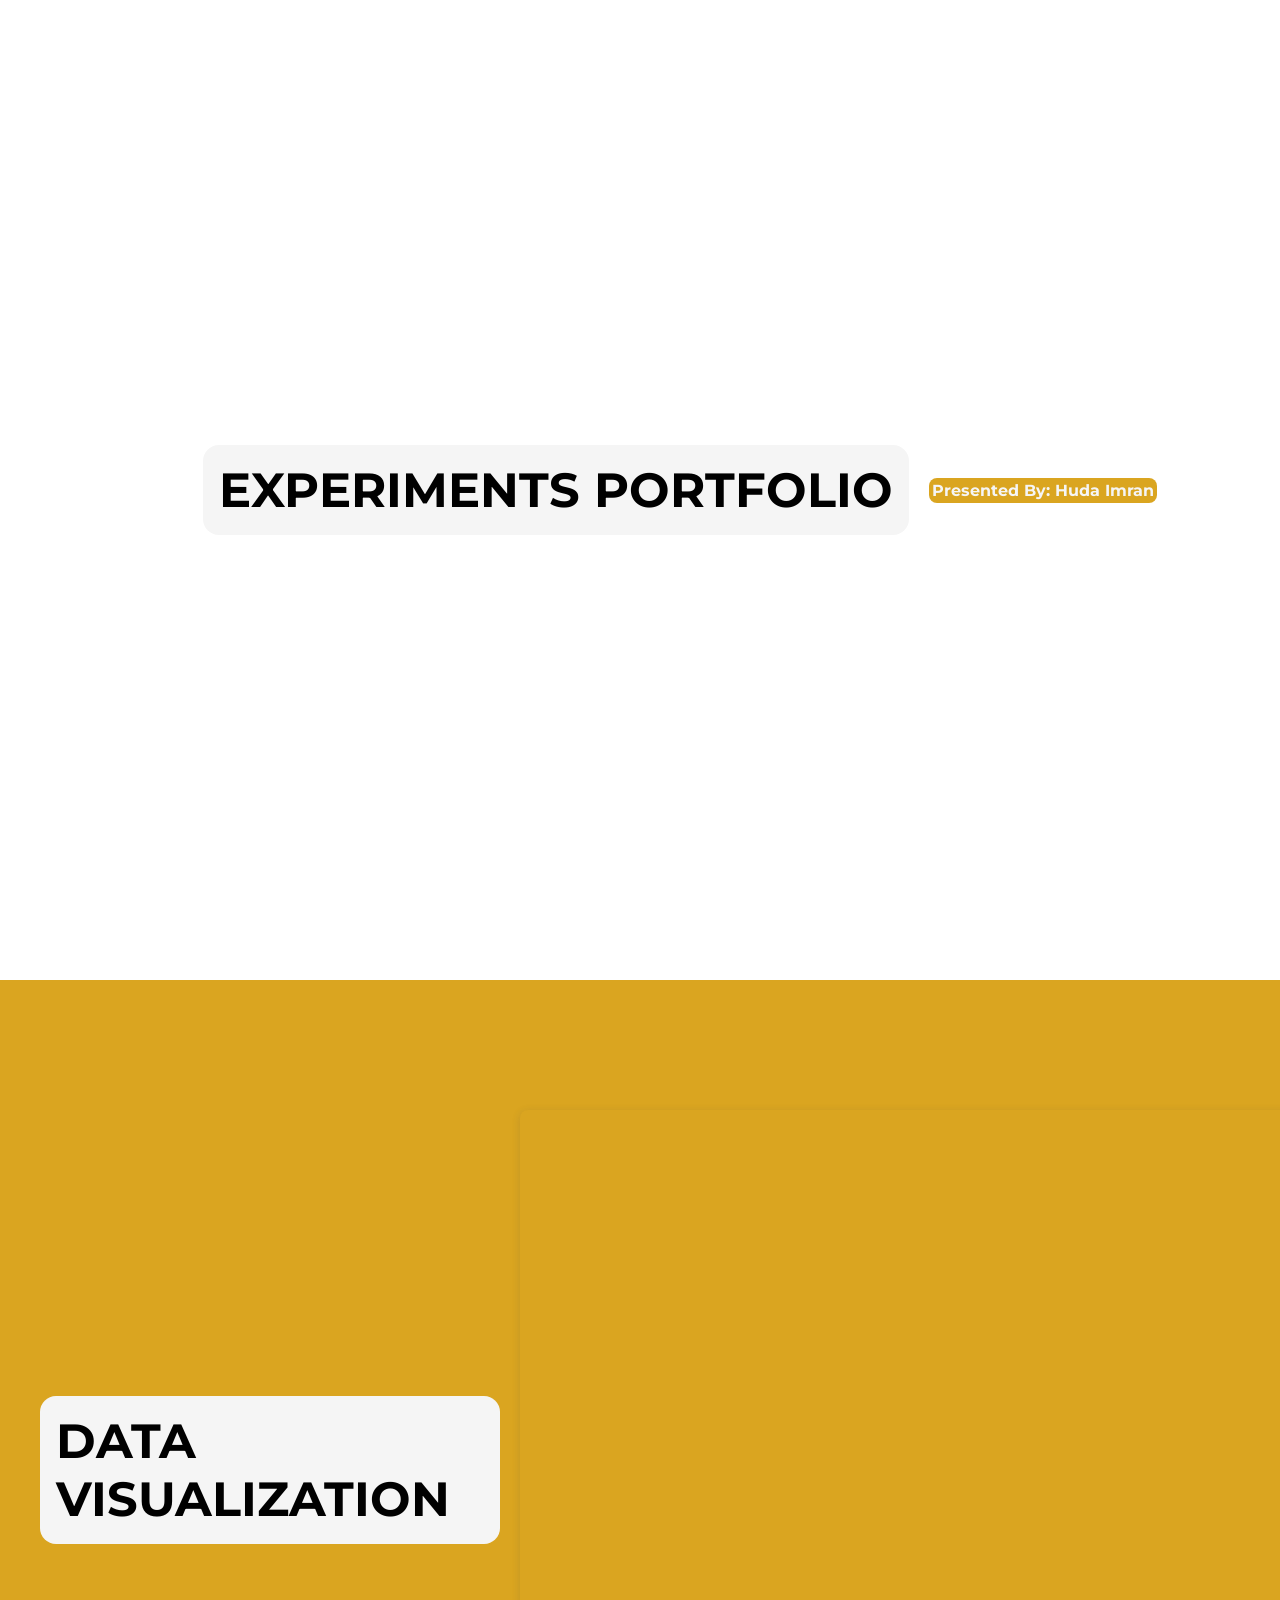
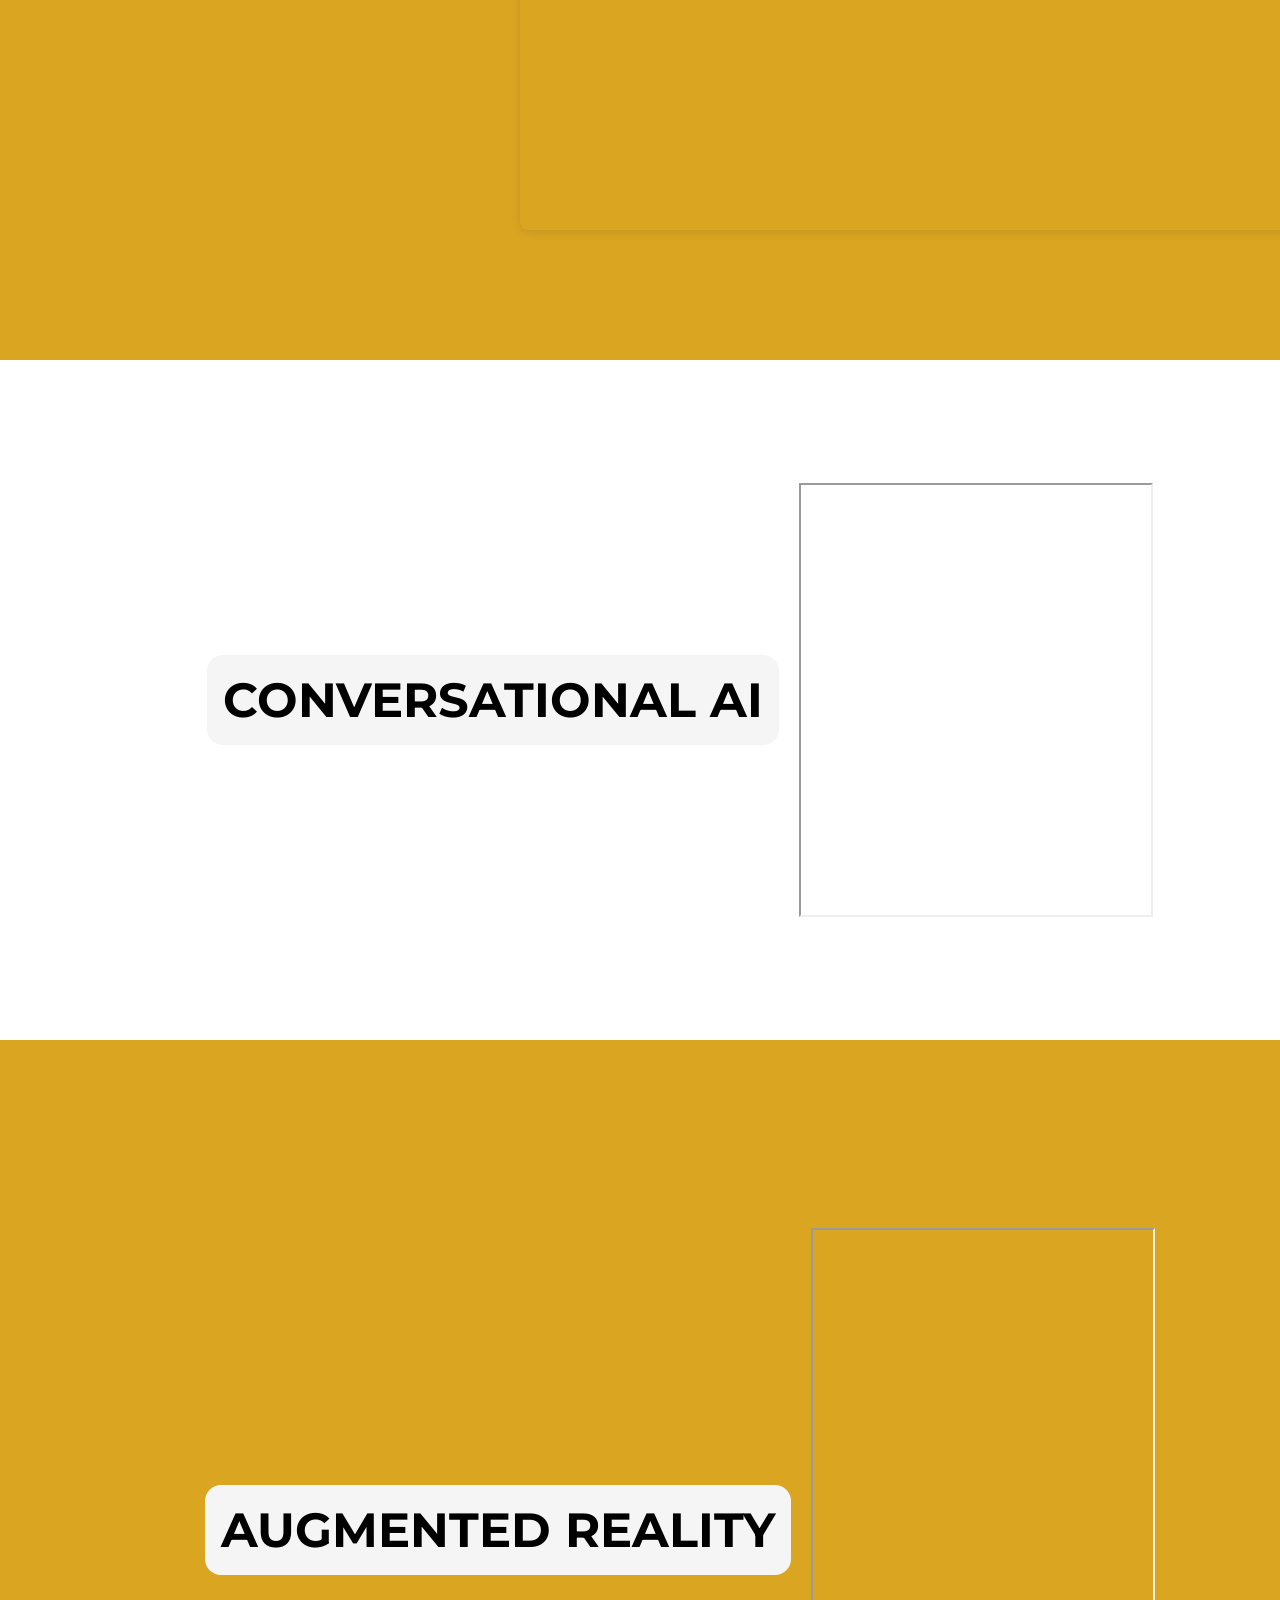
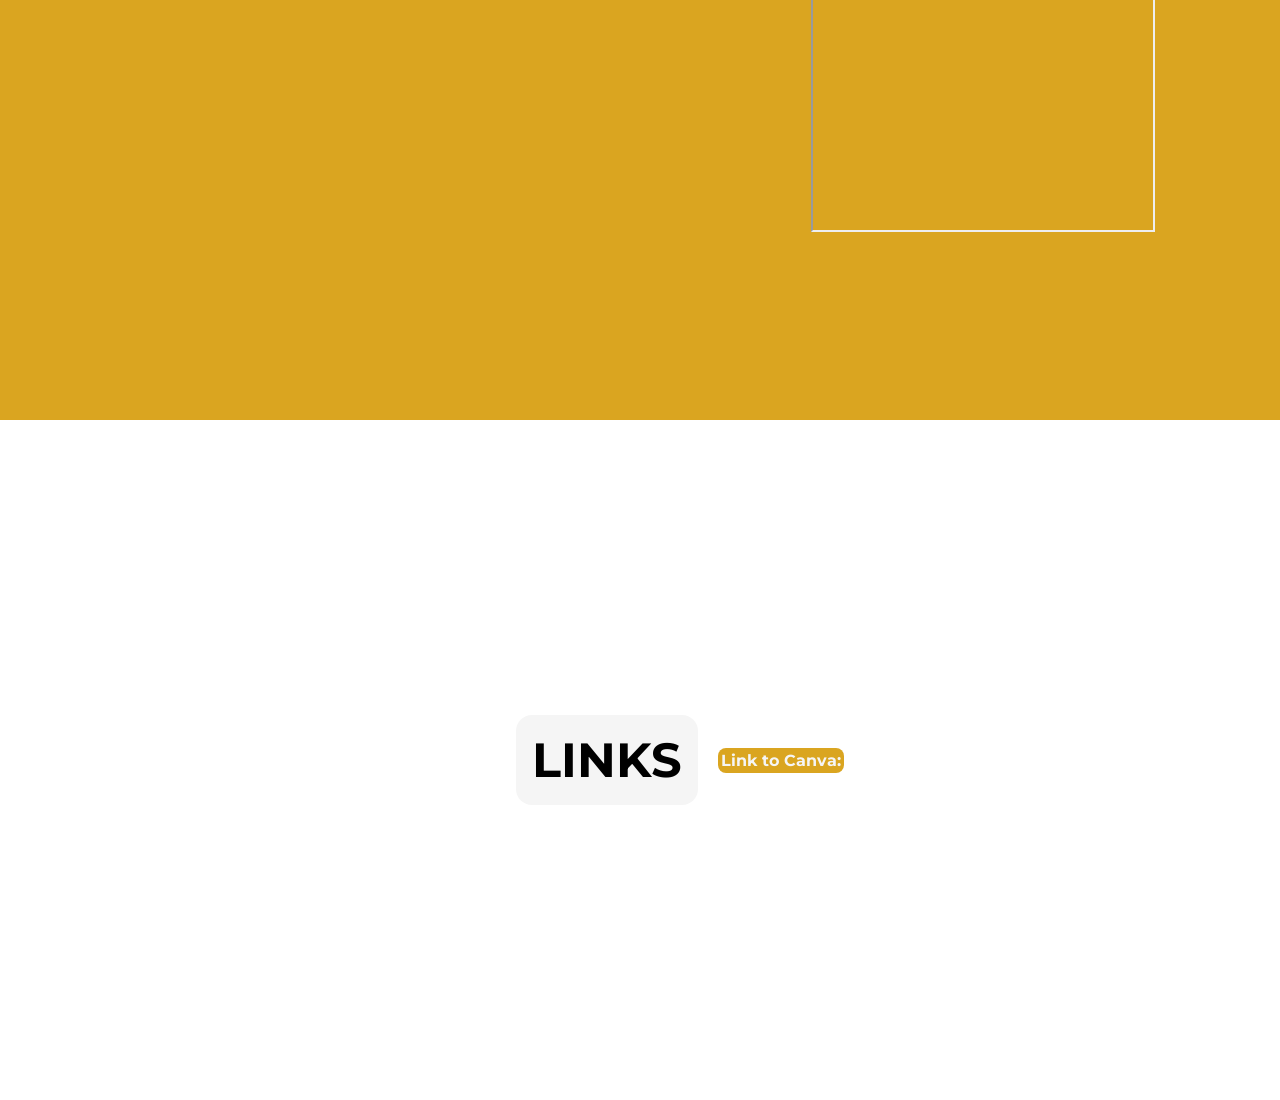
==== index.html @ 31e83ac2 "First commit" ====
<!DOCTYPE html>
<html>
    <head>
        <meta charset="UTF-8">
        <meta name="viewport" content="width=device-width, initial-scale=1.0">
        <title>Experiments Portfolio</title>
        <link rel="stylesheet" href="styles/style.css">
        <link rel="stylesheet" href="https://fonts.googleapis.com/css?family=Montserrat:400,700">
        <script src="script.js"></script>
    </head>
    <body>
        <section>
            <div id="parallax" class="parallax-item">
                <h2>Experiments Portfolio</h2>
                <p>Presented By: Huda Imran</p>
            </div>
            <div class="parallax-item">
                <h2>Data Visualization</h2>
                <div style="position: relative; width: 80%; height: 80%; padding-top: 56.2500%;
            padding-bottom: 0; box-shadow: 0 2px 8px 0 rgba(63,69,81,0.16); margin-top: 1.6em; margin-bottom: 1.6em; overflow: hidden;
            border-radius: 8px; will-change: transform;">
            <iframe loading="lazy" style="position: absolute; width: 90%; height: 90%; top: 0; left: 0; border: none; padding: 0;margin: 0;"
                src="https:&#x2F;&#x2F;www.canva.com&#x2F;design&#x2F;DAFkk8QqWtg&#x2F;view?embed" allowfullscreen="allowfullscreen" allow="fullscreen">
            </iframe>
            </div>
            </div>
            <div class="parallax-item">
                <h2>Conversational AI</h2>
                <iframe width="350" height="430" allow="microphone;" src="https://console.dialogflow.com/api-client/demo/embedded/3544b608-1c34-43a4-8b3e-d5175459b00f"></iframe>
            </div>
            <div class="parallax-item">
                <h2>Augmented Reality</h2>
                <iframe src="https://mywebar.com/p/Project_3_rwujhnh71q" width="340" height="600" allow="camera; accelerometer; vr" > Your browser does not support embedded content </iframe>
            </div>
            <div class="parallax-item">
                <h2>Links</h2>
                <p>Link to Canva:</p>
            </div>
            </section>
    </body>
</html>
---- styles/style.css ----
* {
    padding: 0;
    margin: 0;
}

html {
    scroll-behavior: smooth;
}

.parallax-item {
    display: flex;
    padding: 40px;
    gap: 20px;
    align-items: center;
    justify-content: center;
    font-weight: bold;
    font-family: Montserrat, sans-serif;
    width: 100%;
    min-height: 100vh;
}

.parallax-item h2 {
    font-size: 3rem;
    text-transform: uppercase;
    background-color: whitesmoke;
    padding: 1rem;
    border-radius: 1rem;
}

.parallax-item p {
    color: whitesmoke;
    background-color:#DAA520;
    padding: 3px;
    border-radius: 8px;
}

.parallax-item:first-child {
    background: url("https://images.unsplash.com/photo-1642173082081-0e5227dddb8c?ixlib=rb-4.0.3&ixid=M3wxMjA3fDB8MHxwaG90by1wYWdlfHx8fGVufDB8fHx8fA%3D%3D&auto=format&fit=crop&w=1170&q=80");
    background-size: cover;
}

.parallax-item:nth-child(2) {
    background: #DAA520;
}

.parallax-item:nth-child(3) {
    background: url("https://images.unsplash.com/photo-1567245420630-1a3912349bc8?ixlib=rb-4.0.3&ixid=M3wxMjA3fDB8MHxwaG90by1wYWdlfHx8fGVufDB8fHx8fA%3D%3D&auto=format&fit=crop&w=1170&q=80");
    background-size: cover;
    background-position: center;
    background-attachment: fixed; /* Parallax Effect for DIV 3 */
    min-height: 600px;
}

.parallax-item:nth-child(4) {
    background: #DAA520;
}

.parallax-item:nth-child(5) {
    background: url("https://images.unsplash.com/photo-1560713933-c94b65c7418c?ixlib=rb-4.0.3&ixid=M3wxMjA3fDB8MHxwaG90by1wYWdlfHx8fGVufDB8fHx8fA%3D%3D&auto=format&fit=crop&w=1170&q=80");
    background-size: cover;
    background-position: center;
    background-attachment: fixed; /* Parallax Effect for DIV 3 */
    min-height: 600px;
}

@media screen and (max-width: 768px) {
    .parallax-item h2 {
        font-size: 1.5rem;
    }
}
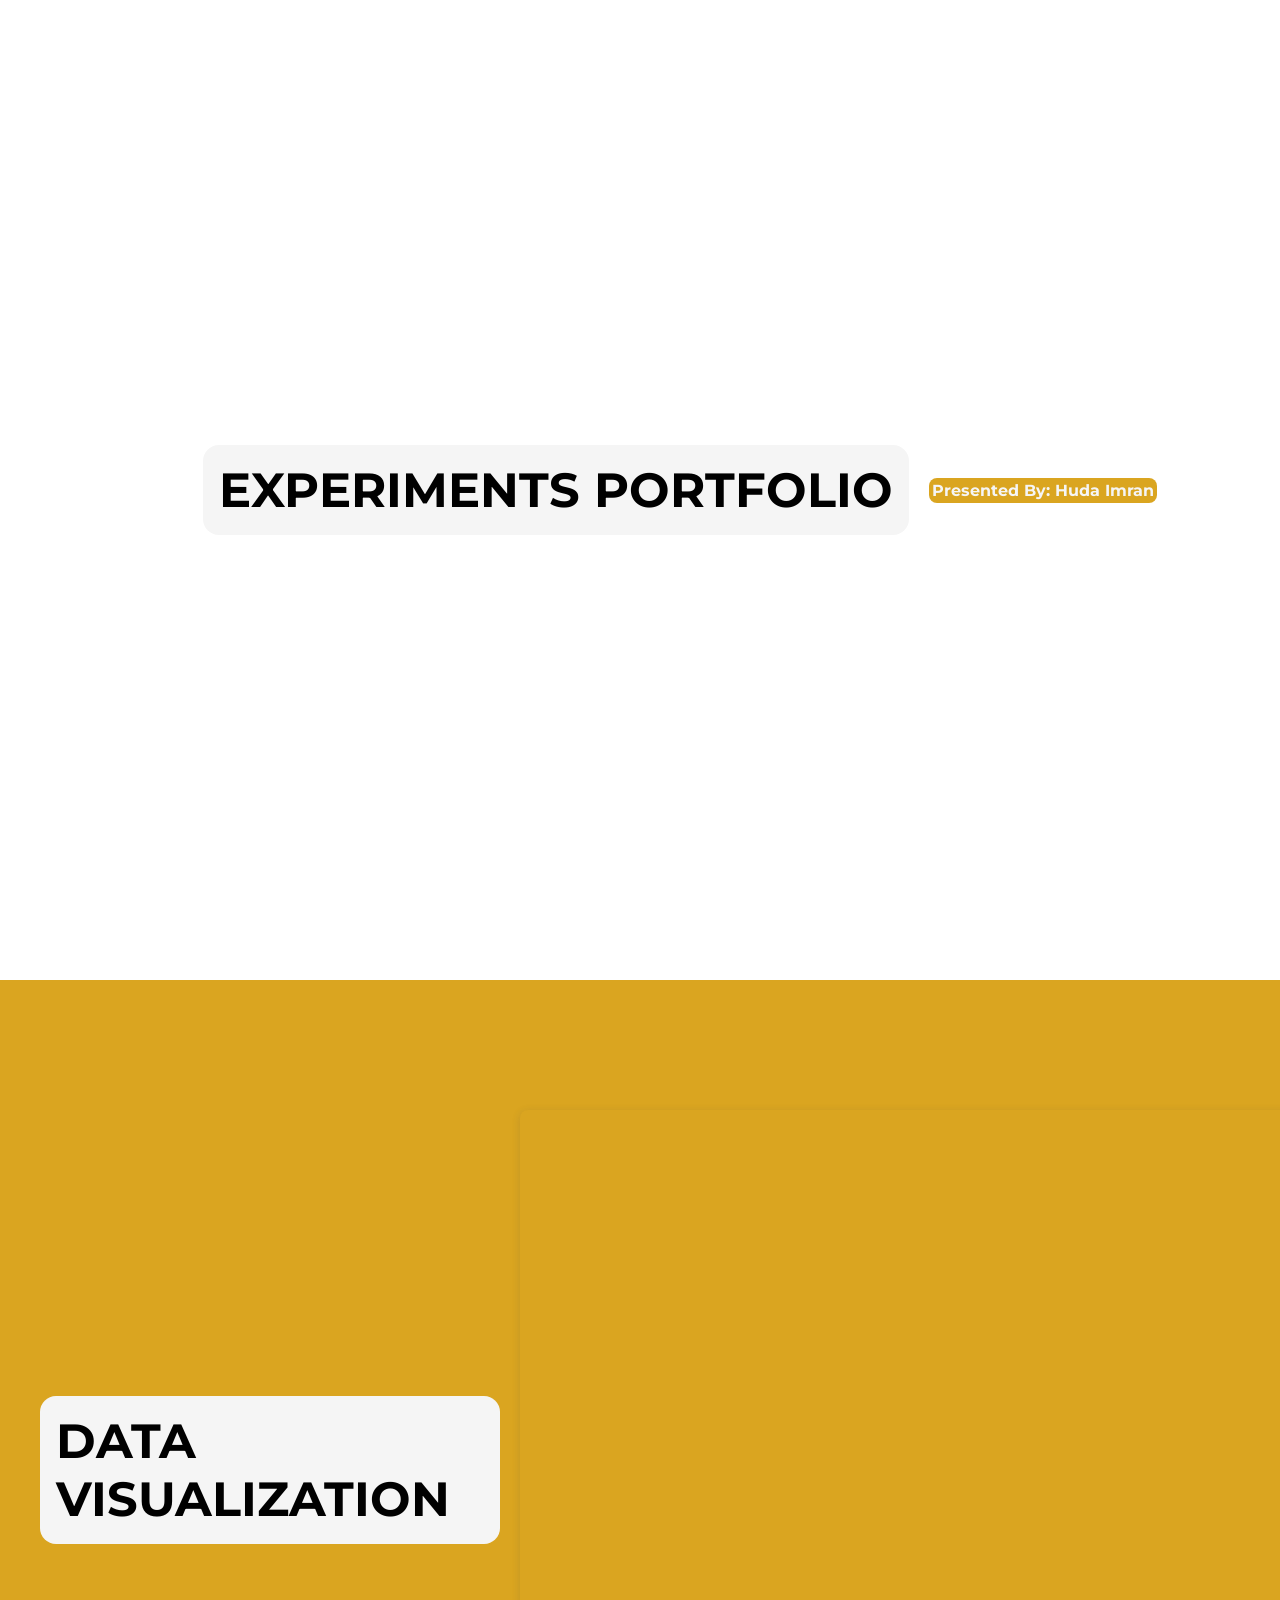
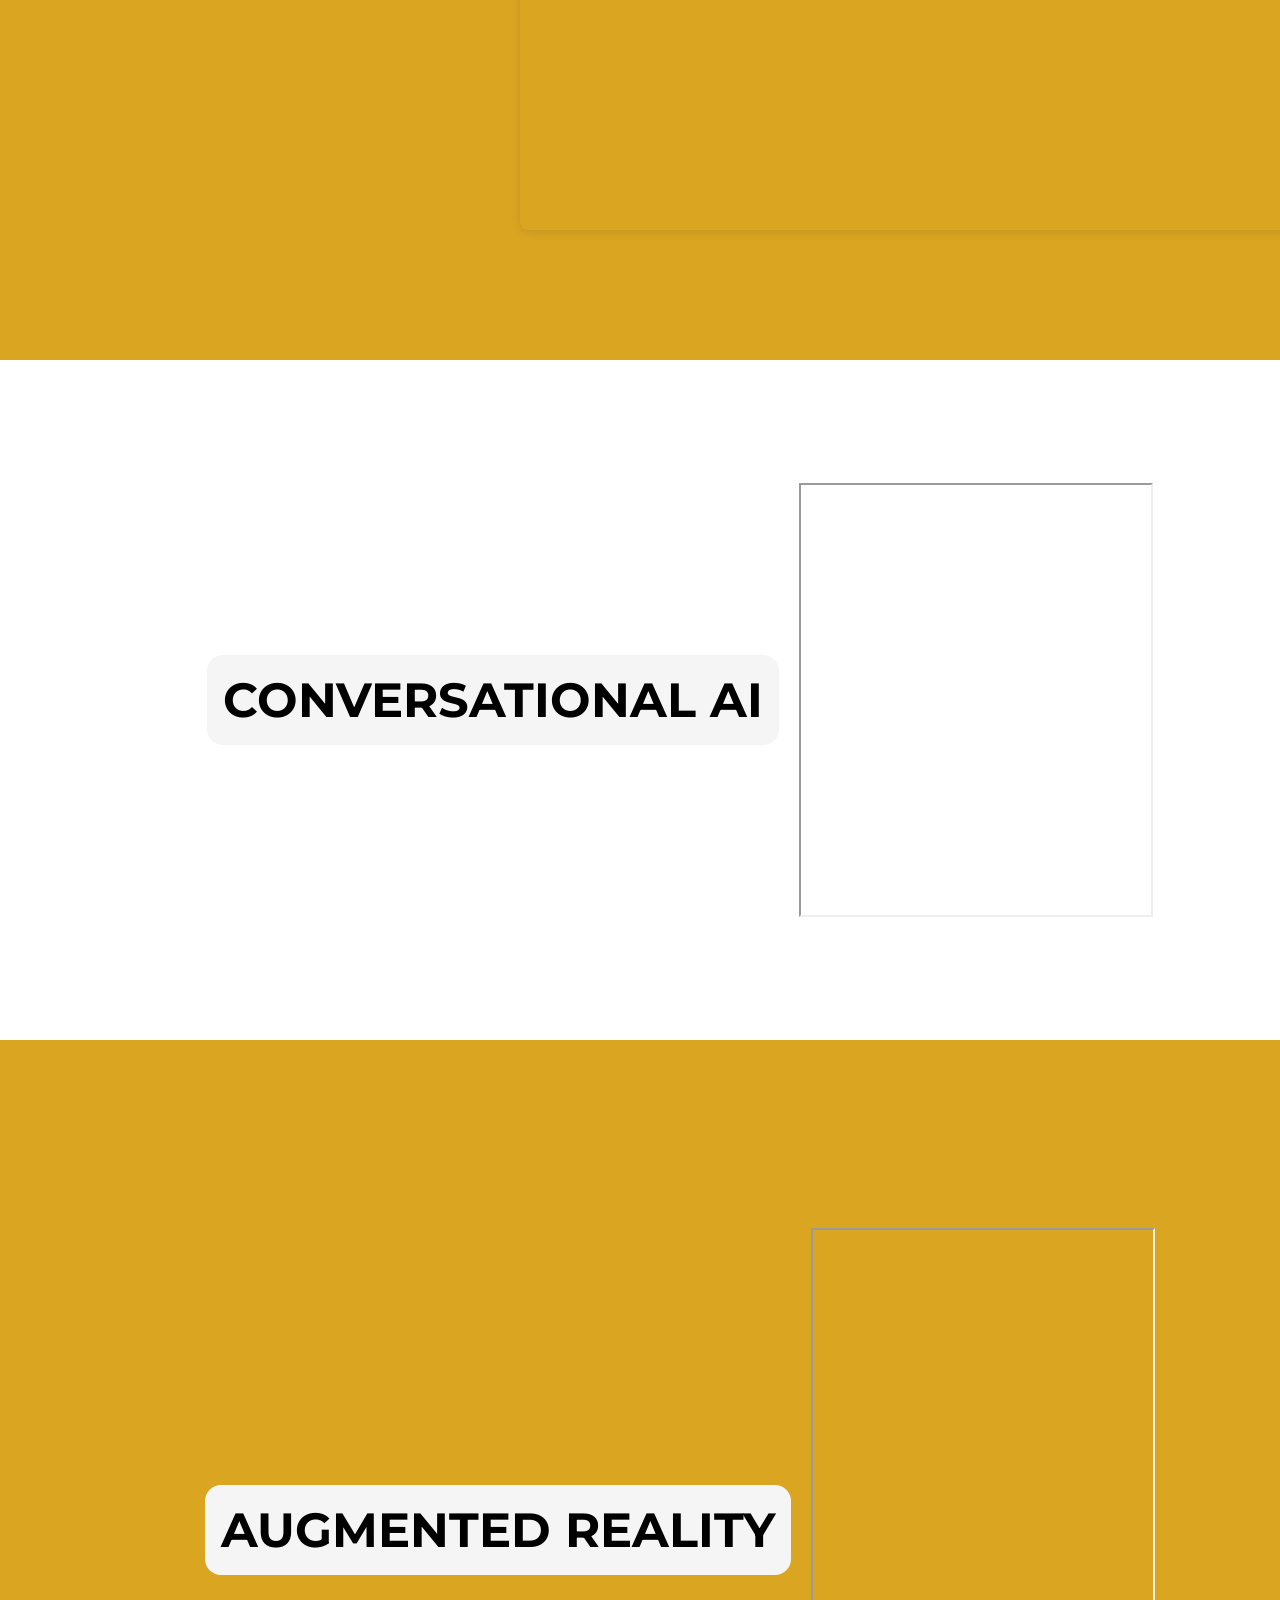
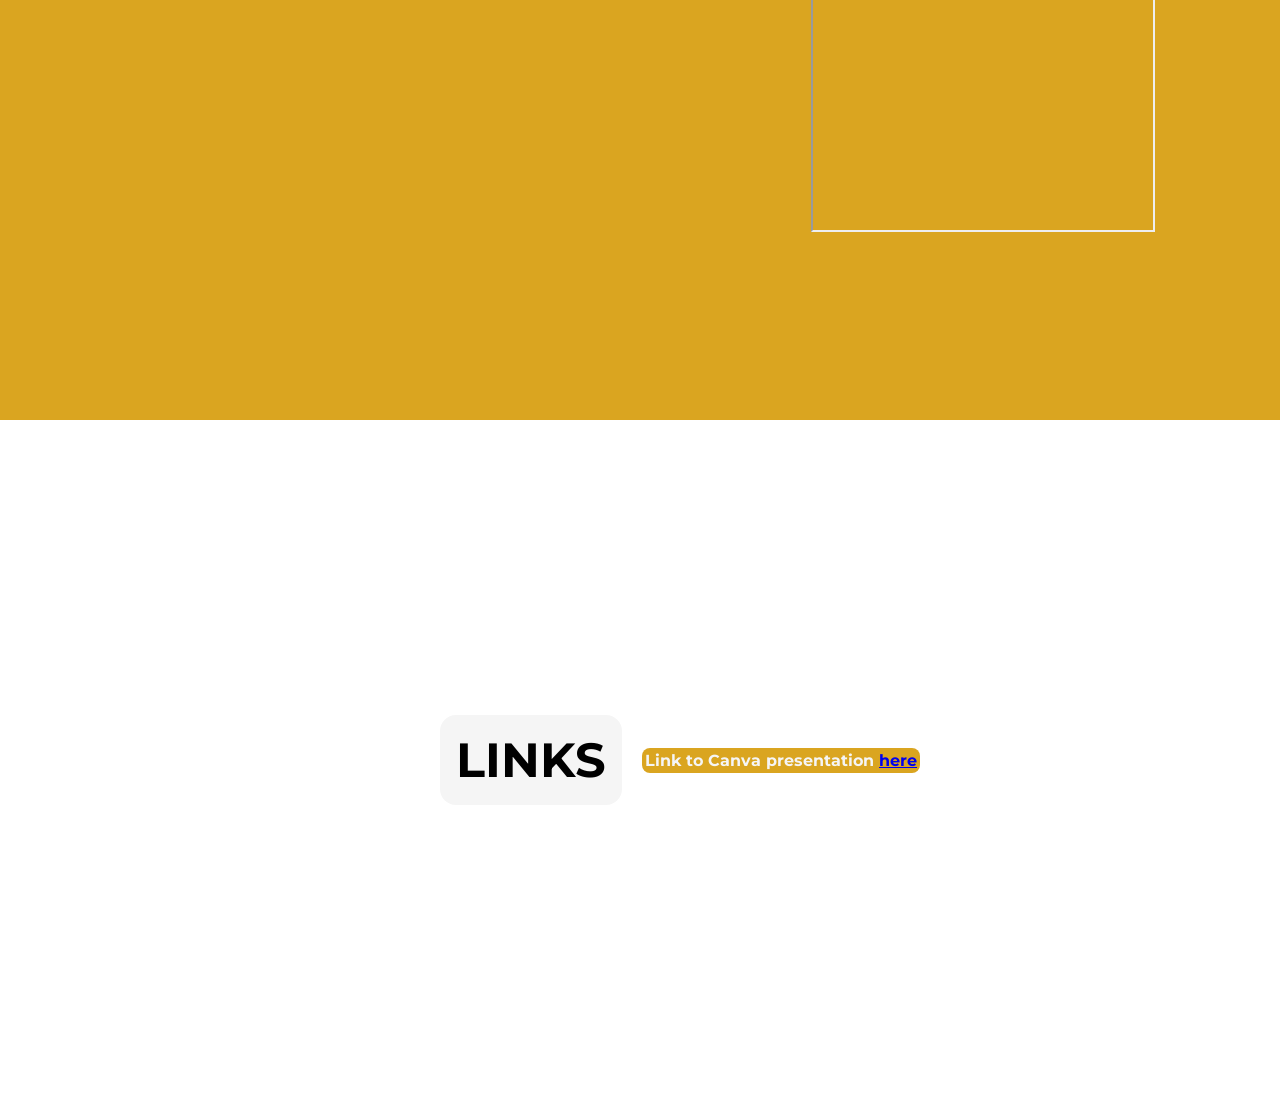
==== commit 6ecc7de3: "AR/VR embedding code was not working so re-added" ====
--- a/index.html
+++ b/index.html
@@ -30,11 +30,11 @@
             </div>
             <div class="parallax-item">
                 <h2>Augmented Reality</h2>
-                <iframe src="https://mywebar.com/p/Project_3_rwujhnh71q" width="340" height="600" allow="camera; accelerometer; vr" > Your browser does not support embedded content </iframe>
+                <iframe src="https://mywebar.com/p/Julius_Caesar_rwujhnh71q" width="340" height="600" allow="camera; accelerometer; vr" > Your browser does not support embedded content </iframe>
             </div>
             <div class="parallax-item">
                 <h2>Links</h2>
-                <p>Link to Canva:</p>
+                <p>Link to Canva presentation <a href="https://www.canva.com/design/DAFgAZlmm3I/wQLn4PdEV40MH2MpxoruVg/view?utm_content=DAFgAZlmm3I&utm_campaign=designshare&utm_medium=link&utm_source=publishsharelink">here</a></p>
             </div>
             </section>
     </body>
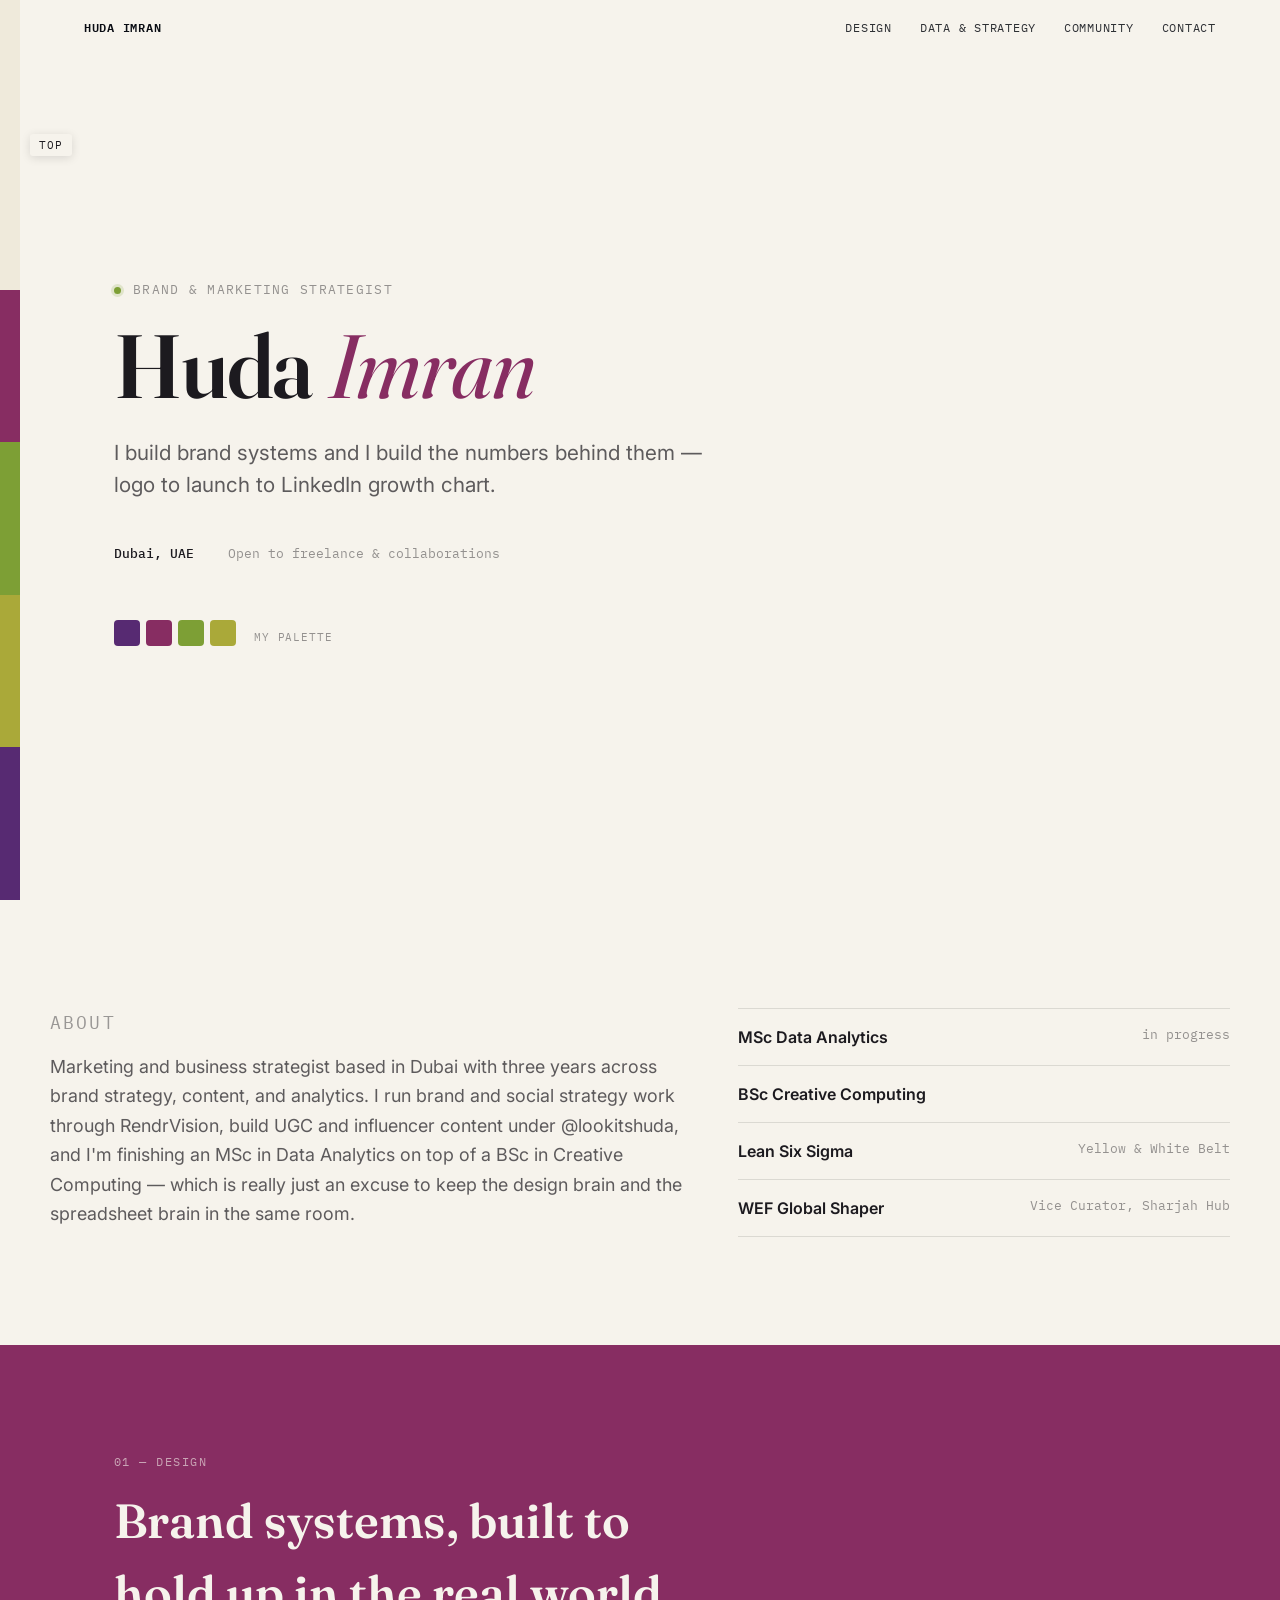
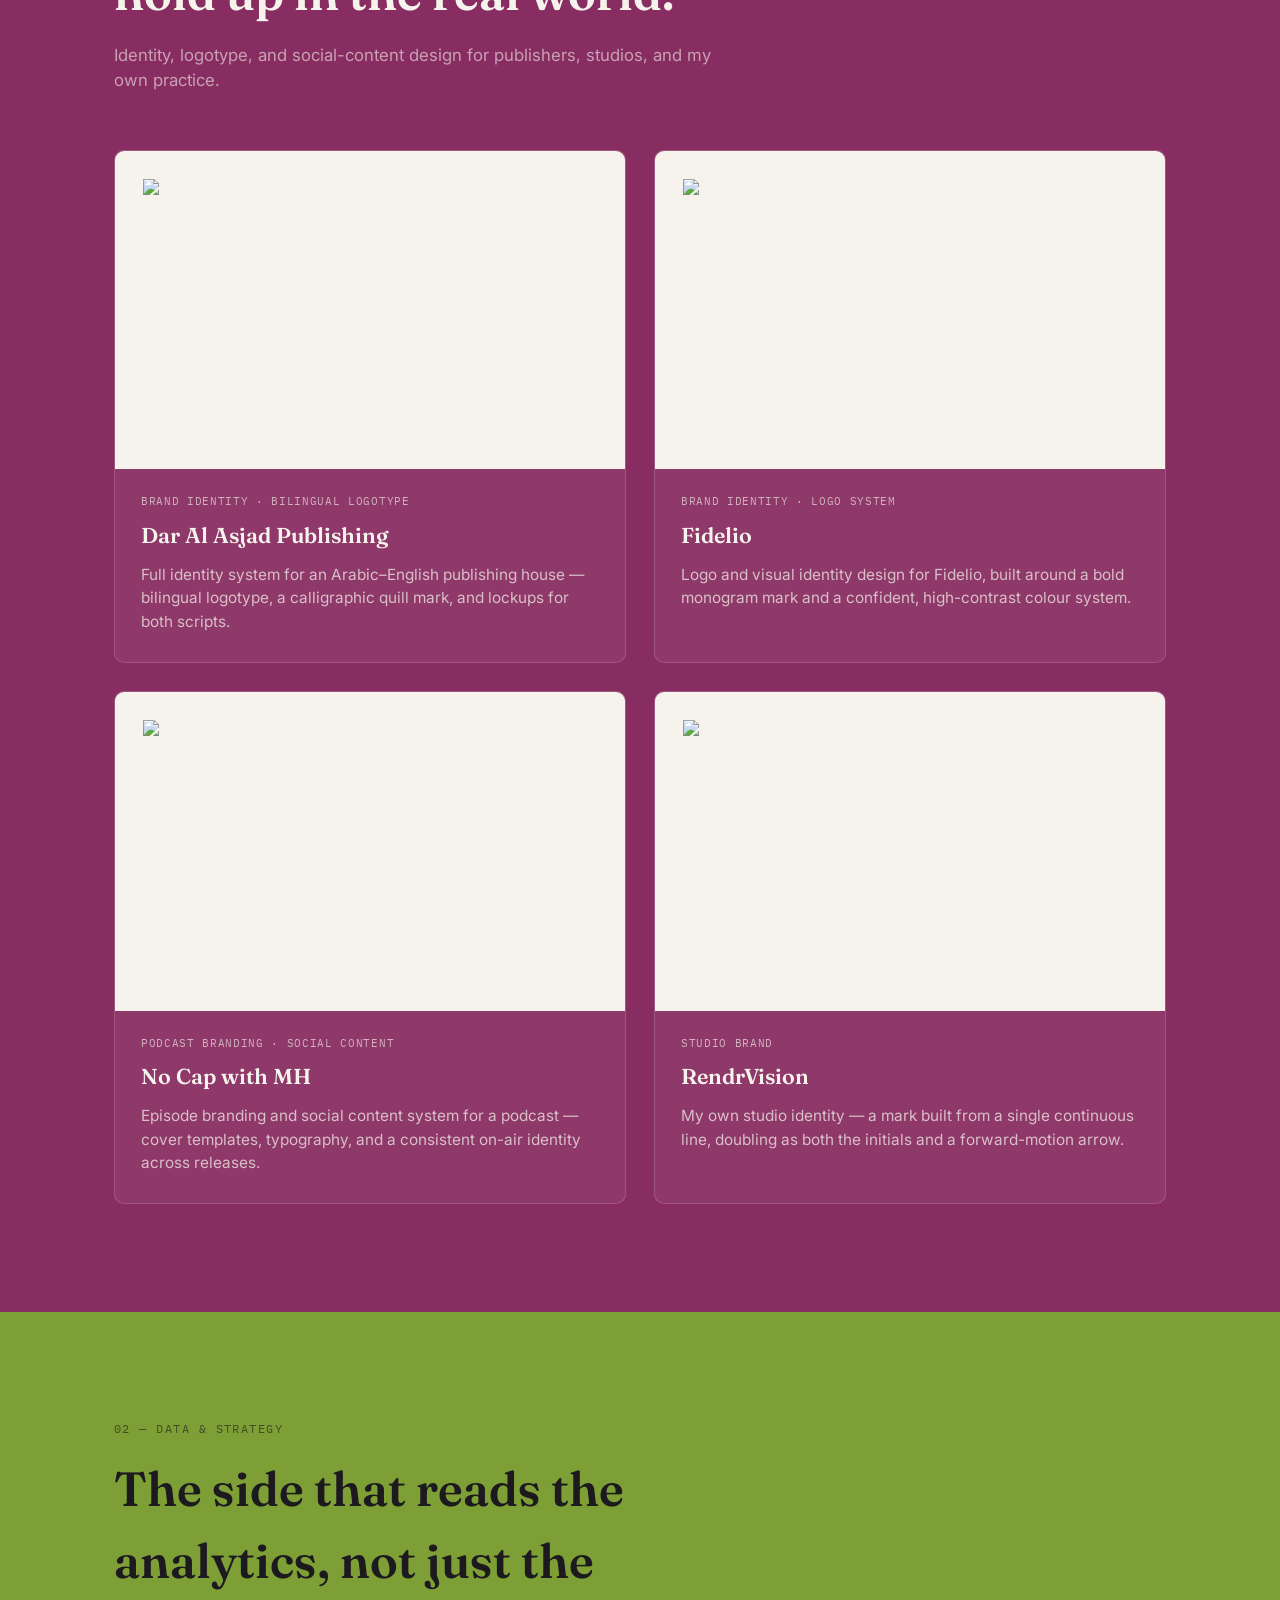
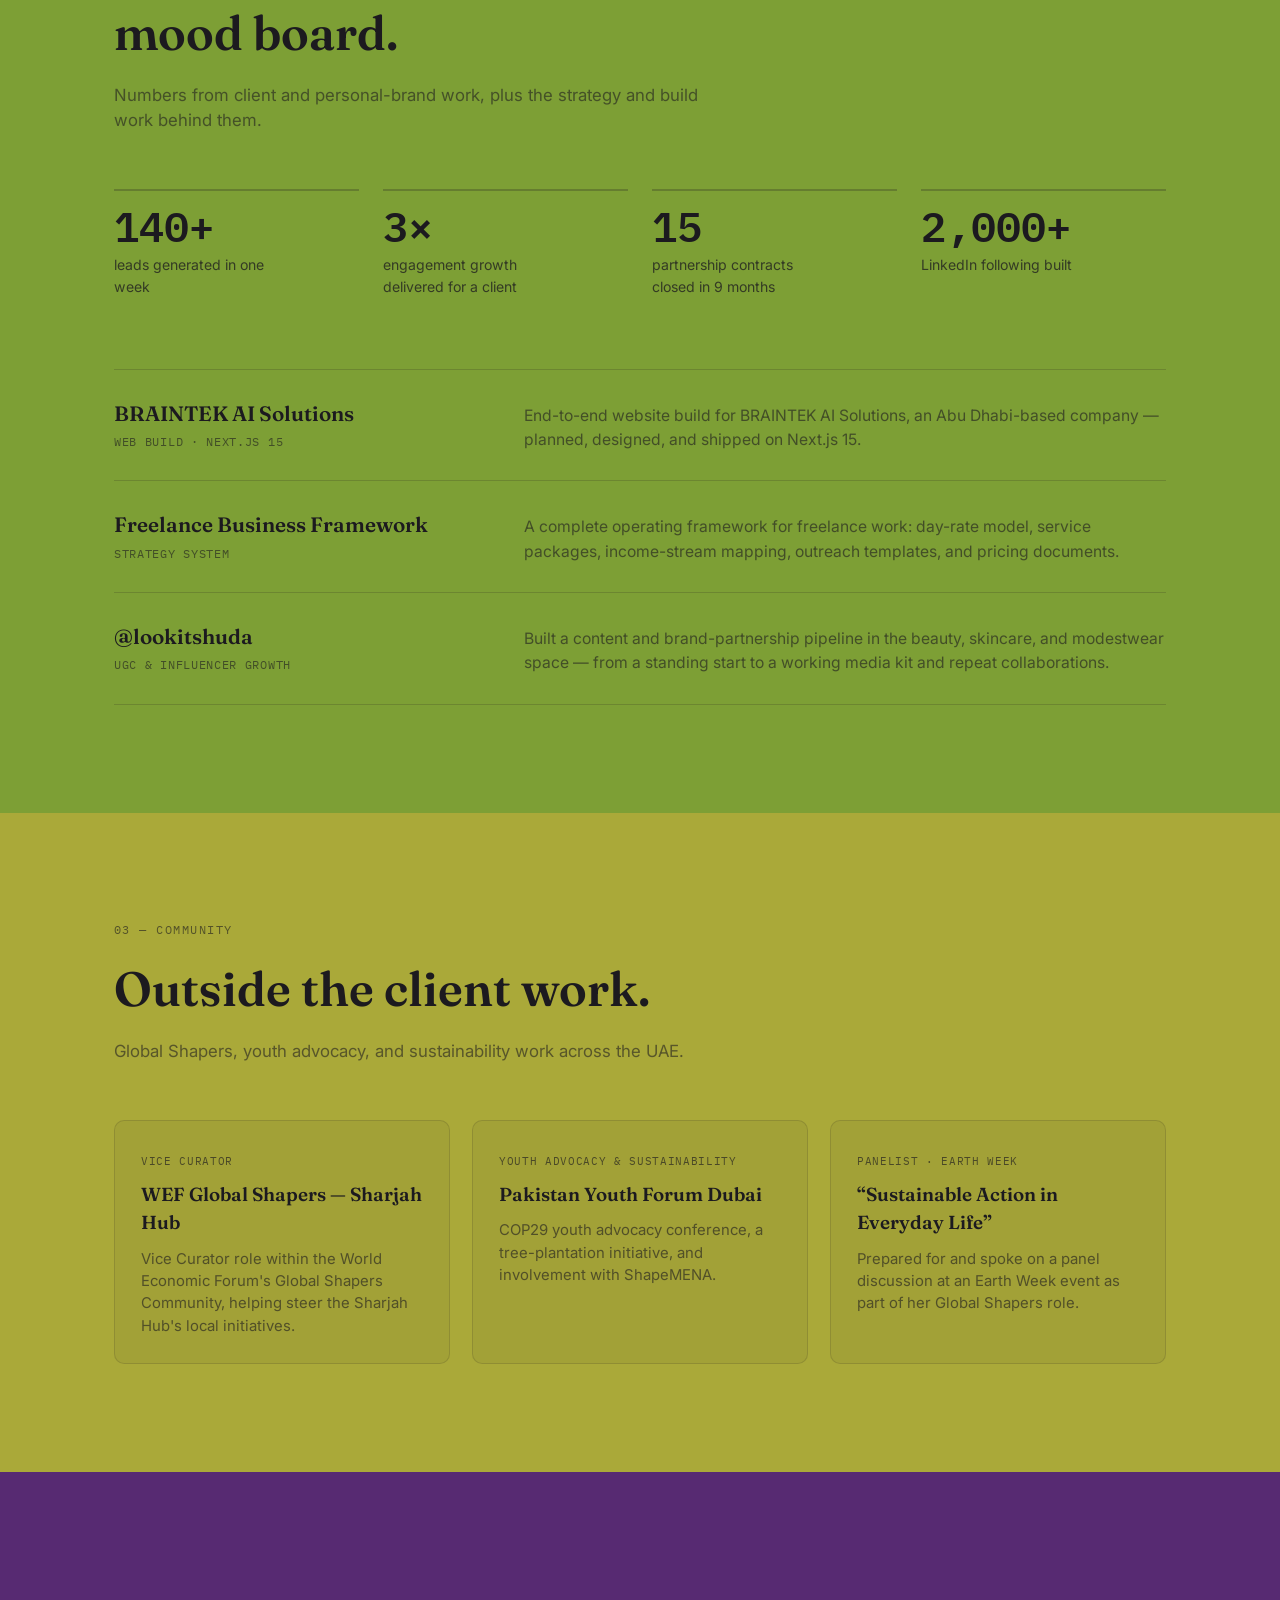
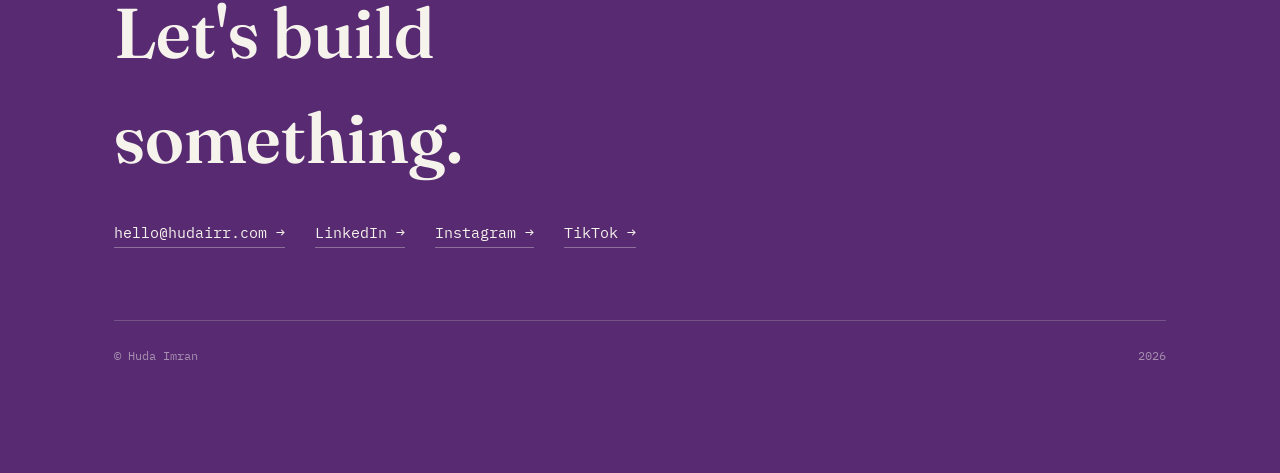
==== commit d5841feb: "Add files via upload" ====
--- a/index.html
+++ b/index.html
@@ -1,41 +1,127 @@
 <!DOCTYPE html>
-<html>
-    <head>
-        <meta charset="UTF-8">
-        <meta name="viewport" content="width=device-width, initial-scale=1.0">
-        <title>Experiments Portfolio</title>
-        <link rel="stylesheet" href="styles/style.css">
-        <link rel="stylesheet" href="https://fonts.googleapis.com/css?family=Montserrat:400,700">
-        <script src="script.js"></script>
-    </head>
-    <body>
-        <section>
-            <div id="parallax" class="parallax-item">
-                <h2>Experiments Portfolio</h2>
-                <p>Presented By: Huda Imran</p>
-            </div>
-            <div class="parallax-item">
-                <h2>Data Visualization</h2>
-                <div style="position: relative; width: 80%; height: 80%; padding-top: 56.2500%;
-            padding-bottom: 0; box-shadow: 0 2px 8px 0 rgba(63,69,81,0.16); margin-top: 1.6em; margin-bottom: 1.6em; overflow: hidden;
-            border-radius: 8px; will-change: transform;">
-            <iframe loading="lazy" style="position: absolute; width: 90%; height: 90%; top: 0; left: 0; border: none; padding: 0;margin: 0;"
-                src="https:&#x2F;&#x2F;www.canva.com&#x2F;design&#x2F;DAFkk8QqWtg&#x2F;view?embed" allowfullscreen="allowfullscreen" allow="fullscreen">
-            </iframe>
-            </div>
-            </div>
-            <div class="parallax-item">
-                <h2>Conversational AI</h2>
-                <iframe width="350" height="430" allow="microphone;" src="https://console.dialogflow.com/api-client/demo/embedded/3544b608-1c34-43a4-8b3e-d5175459b00f"></iframe>
-            </div>
-            <div class="parallax-item">
-                <h2>Augmented Reality</h2>
-                <iframe src="https://mywebar.com/p/Julius_Caesar_rwujhnh71q" width="340" height="600" allow="camera; accelerometer; vr" > Your browser does not support embedded content </iframe>
-            </div>
-            <div class="parallax-item">
-                <h2>Links</h2>
-                <p>Link to Canva presentation <a href="https://www.canva.com/design/DAFgAZlmm3I/wQLn4PdEV40MH2MpxoruVg/view?utm_content=DAFgAZlmm3I&utm_campaign=designshare&utm_medium=link&utm_source=publishsharelink">here</a></p>
-            </div>
-            </section>
-    </body>
-</html>+<html lang="en">
+<head>
+<meta charset="UTF-8">
+<meta name="viewport" content="width=device-width, initial-scale=1.0">
+<title>Huda Imran — Brand & Marketing Strategist</title>
+<meta name="description" content="Huda Imran — brand strategy, design, and data-driven marketing. Dubai, UAE.">
+
+<link rel="preconnect" href="https://fonts.googleapis.com">
+<link rel="preconnect" href="https://fonts.gstatic.com" crossorigin>
+<link href="https://fonts.googleapis.com/css2?family=Fraunces:ital,opsz,wght@0,9..144,400;0,9..144,600;1,9..144,500&family=Inter:wght@400;500;600&family=IBM+Plex+Mono:wght@400;500;600&display=swap" rel="stylesheet">
+<link rel="stylesheet" href="style.css">
+</head>
+<body>
+
+<!-- Palette rail — signature nav, doubles as scroll indicator -->
+<nav class="rail" aria-label="Section navigation">
+  <button class="rail__seg" data-c="hero" data-target="hero" aria-label="Hero"><span class="rail__label">Top</span></button>
+  <button class="rail__seg" data-c="design" data-target="design" aria-label="Design work"><span class="rail__label">Design</span></button>
+  <button class="rail__seg" data-c="data" data-target="data" aria-label="Data & strategy"><span class="rail__label">Data &amp; Strategy</span></button>
+  <button class="rail__seg" data-c="community" data-target="community" aria-label="Community"><span class="rail__label">Community</span></button>
+  <button class="rail__seg" data-c="contact" data-target="contact" aria-label="Contact"><span class="rail__label">Contact</span></button>
+</nav>
+
+<div class="nav">
+  <span class="nav__mark" id="nav-mark"></span>
+  <div class="nav__links">
+    <a href="#design">Design</a>
+    <a href="#data">Data &amp; Strategy</a>
+    <a href="#community">Community</a>
+    <a href="#contact">Contact</a>
+  </div>
+</div>
+
+<main>
+
+  <!-- HERO -->
+  <section class="hero section--paper container" id="hero">
+    <p class="hero__eyebrow"><span class="dot"></span><span id="hero-eyebrow"></span></p>
+    <h1 id="hero-heading"></h1>
+    <p class="hero__tagline" id="hero-tagline"></p>
+    <div class="hero__meta">
+      <span><b id="hero-location"></b></span>
+      <span id="hero-availability"></span>
+    </div>
+
+    <div class="swatches" aria-hidden="true">
+      <div class="swatches__group">
+        <div class="swatches__sq" style="background:var(--purple)"></div>
+        <div class="swatches__sq" style="background:var(--magenta)"></div>
+        <div class="swatches__sq" style="background:var(--green)"></div>
+        <div class="swatches__sq" style="background:var(--mustard)"></div>
+      </div>
+      <span class="swatches__caption">My Palette</span>
+    </div>
+  </section>
+
+  <!-- ABOUT -->
+  <section class="section section--paper container" id="about">
+    <div class="about-grid">
+      <div class="about-copy reveal">
+        <p class="section-head__eyebrow" style="margin-bottom:14px;">About</p>
+        <p id="about-text"></p>
+      </div>
+      <div class="reveal">
+        <div class="creds" id="creds-list"></div>
+      </div>
+    </div>
+  </section>
+
+  <!-- DESIGN WORK -->
+  <section class="section section--magenta" id="design">
+    <div class="container">
+      <div class="section-head reveal">
+        <span class="section-head__eyebrow">01 — Design</span>
+        <h2>Brand systems, built to hold up in the real world.</h2>
+        <p>Identity, logotype, and social-content design for publishers, studios, and my own practice.</p>
+      </div>
+      <div class="grid-2" id="design-grid"></div>
+    </div>
+  </section>
+
+  <!-- DATA & STRATEGY -->
+  <section class="section section--green" id="data">
+    <div class="container">
+      <div class="section-head reveal">
+        <span class="section-head__eyebrow">02 — Data &amp; Strategy</span>
+        <h2>The side that reads the analytics, not just the mood board.</h2>
+        <p>Numbers from client and personal-brand work, plus the strategy and build work behind them.</p>
+      </div>
+
+      <div class="stat-row reveal" id="stat-row"></div>
+
+      <div class="work-list reveal" id="work-list"></div>
+    </div>
+  </section>
+
+  <!-- COMMUNITY -->
+  <section class="section section--mustard" id="community">
+    <div class="container">
+      <div class="section-head reveal">
+        <span class="section-head__eyebrow">03 — Community</span>
+        <h2>Outside the client work.</h2>
+        <p>Global Shapers, youth advocacy, and sustainability work across the UAE.</p>
+      </div>
+      <div class="community-list reveal" id="community-list"></div>
+    </div>
+  </section>
+
+  <!-- CONTACT -->
+  <section class="section section--purple contact" id="contact">
+    <div class="container">
+      <h2 id="contact-heading">Let's build something.</h2>
+      <div class="contact__links" id="contact-links"></div>
+      <div class="footer-bar">
+        <span id="footer-name"></span>
+        <span id="footer-year"></span>
+      </div>
+    </div>
+  </section>
+
+</main>
+
+<script src="content.js"></script>
+<script src="script.js"></script>
+</body>
+</html>
--- a/style.css
+++ b/style.css
@@ -0,0 +1,413 @@
+/* ==========================================================
+   TOKENS
+   ========================================================== */
+:root{
+  /* brand colours — sampled directly from Huda's own palette */
+  --purple:        #572A72;
+  --purple-light:  #9A7FAA;
+  --magenta:       #872D62;
+  --magenta-light: #B781A0;
+  --green:         #7D9F35;
+  --green-light:   #B1C585;
+  --mustard:       #AAA939;
+  --mustard-light: #CCCB88;
+
+  --ink:     #1C1A1F;
+  --ink-70:  rgba(28,26,31,.7);
+  --ink-45:  rgba(28,26,31,.45);
+  --paper:   #F6F3EC;
+  --paper-2: #EFEADB;
+  --cream-ink-70: rgba(246,243,236,.72);
+  --cream-ink-45: rgba(246,243,236,.5);
+
+  --display: "Fraunces", ui-serif, Georgia, serif;
+  --body:    "Inter", ui-sans-serif, system-ui, sans-serif;
+  --mono:    "IBM Plex Mono", ui-monospace, "SFMono-Regular", monospace;
+
+  --rail-w: 14px;
+  --rail-w-desktop: 20px;
+  --max: 1180px;
+  --edge: clamp(24px, 5vw, 72px);
+
+  --ease: cubic-bezier(.22,.61,.36,1);
+}
+
+@media (prefers-reduced-motion: reduce){
+  *{ animation-duration: .001ms !important; animation-iteration-count: 1 !important; transition-duration: .001ms !important; scroll-behavior: auto !important; }
+}
+
+*,*::before,*::after{ box-sizing: border-box; }
+html{ scroll-behavior: smooth; }
+body{
+  margin:0;
+  background: var(--paper);
+  color: var(--ink);
+  font-family: var(--body);
+  font-size: 16px;
+  line-height: 1.5;
+  -webkit-font-smoothing: antialiased;
+}
+img{ max-width:100%; display:block; }
+a{ color: inherit; }
+h1,h2,h3{ font-family: var(--display); font-weight: 600; margin:0; }
+p{ margin:0; }
+.container{ max-width: var(--max); margin-inline:auto; padding-inline: var(--edge); }
+
+:focus-visible{
+  outline: 2.5px solid currentColor;
+  outline-offset: 3px;
+  border-radius: 2px;
+}
+
+/* ==========================================================
+   PALETTE RAIL — signature element.
+   A literal, functional rendering of Huda's own colour swatch:
+   four stacked blocks, one per section, that track scroll
+   position and double as jump-links.
+   ========================================================== */
+.rail{
+  position: fixed;
+  top:0; left:0; bottom:0;
+  width: var(--rail-w);
+  z-index: 60;
+  display: flex;
+  flex-direction: column;
+}
+@media (min-width: 720px){
+  .rail{ width: var(--rail-w-desktop); }
+}
+.rail__seg{
+  flex: 1 1 0;
+  position: relative;
+  border: 0;
+  padding: 0;
+  cursor: pointer;
+  display:flex;
+  align-items:center;
+  transition: flex-grow .35s var(--ease);
+}
+.rail__seg[data-c="hero"]{ background: var(--paper-2); }
+.rail__seg[data-c="design"]{ background: var(--magenta); }
+.rail__seg[data-c="data"]{ background: var(--green); }
+.rail__seg[data-c="community"]{ background: var(--mustard); }
+.rail__seg[data-c="contact"]{ background: var(--purple); }
+.rail__seg.is-active{ flex-grow: 1.9; }
+.rail__label{
+  position:absolute;
+  left: calc(100% + 10px);
+  top:50%; transform: translateY(-50%);
+  font-family: var(--mono);
+  font-size: .68rem;
+  letter-spacing: .08em;
+  text-transform: uppercase;
+  white-space: nowrap;
+  color: var(--ink);
+  background: var(--paper);
+  padding: 4px 9px;
+  border-radius: 3px;
+  opacity: 0;
+  pointer-events: none;
+  transition: opacity .2s var(--ease);
+  box-shadow: 0 2px 10px rgba(0,0,0,.12);
+}
+@media (min-width: 720px){
+  .rail__seg:hover .rail__label,
+  .rail__seg.is-active .rail__label{ opacity: 1; }
+}
+.rail__seg:focus-visible{ outline-offset: -3px; }
+
+/* ==========================================================
+   NAV
+   ========================================================== */
+.nav{
+  position: fixed;
+  top:0; right:0; left: var(--rail-w);
+  z-index: 50;
+  display:flex;
+  align-items:center;
+  justify-content: space-between;
+  padding: 18px var(--edge);
+  font-family: var(--mono);
+  font-size: .78rem;
+  letter-spacing: .06em;
+  text-transform: uppercase;
+  mix-blend-mode: difference;
+  color: #fff;
+  pointer-events:none;
+}
+@media (min-width: 720px){ .nav{ left: var(--rail-w-desktop); } }
+.nav *{ pointer-events:auto; }
+.nav__mark{ font-weight: 600; }
+.nav__links{ display:none; gap: 28px; }
+@media (min-width: 640px){ .nav__links{ display:flex; } }
+.nav__links a{ text-decoration:none; opacity:.85; transition: opacity .2s; }
+.nav__links a:hover{ opacity:1; }
+
+/* ==========================================================
+   HERO
+   ========================================================== */
+.hero{
+  min-height: 100svh;
+  display:flex;
+  flex-direction: column;
+  justify-content: center;
+  padding-top: 90px;
+  padding-bottom: 64px;
+  position: relative;
+  overflow: hidden;
+}
+.hero__eyebrow{
+  font-family: var(--mono);
+  font-size: .8rem;
+  letter-spacing: .1em;
+  text-transform: uppercase;
+  color: var(--ink-45);
+  margin-bottom: 22px;
+  display:flex;
+  align-items:center;
+  gap: 12px;
+}
+.hero__eyebrow .dot{
+  width:7px;height:7px;border-radius:50%;
+  background: var(--green);
+  box-shadow: 0 0 0 3px rgba(125,159,53,.18);
+}
+.hero h1{
+  font-size: clamp(2.6rem, 7vw, 5.6rem);
+  line-height: .98;
+  letter-spacing: -.01em;
+  max-width: 15ch;
+}
+.hero h1 em{
+  font-style: italic;
+  font-weight: 400;
+  color: var(--magenta);
+}
+.hero__tagline{
+  margin-top: 28px;
+  max-width: 46ch;
+  font-size: clamp(1.05rem, 2vw, 1.3rem);
+  color: var(--ink-70);
+}
+.hero__meta{
+  margin-top: 44px;
+  display:flex;
+  flex-wrap: wrap;
+  gap: 14px 34px;
+  font-family: var(--mono);
+  font-size: .82rem;
+  color: var(--ink-45);
+}
+.hero__meta b{ color: var(--ink); font-weight: 500; }
+
+.swatches{
+  margin-top: 56px;
+  display:flex;
+  align-items:flex-end;
+  gap: 12px;
+}
+.swatches__group{ display:flex; gap: 6px; }
+.swatches__sq{
+  width: 26px; height: 26px;
+  border-radius: 4px;
+  transition: transform .25s var(--ease);
+}
+.swatches:hover .swatches__sq{ transform: translateY(-4px); }
+.swatches__sq:nth-child(1){ transition-delay: 0s; }
+.swatches__sq:nth-child(2){ transition-delay: .03s; }
+.swatches__sq:nth-child(3){ transition-delay: .06s; }
+.swatches__sq:nth-child(4){ transition-delay: .09s; }
+.swatches__caption{
+  font-family: var(--mono);
+  font-size: .68rem;
+  letter-spacing: .08em;
+  text-transform: uppercase;
+  color: var(--ink-45);
+  margin-left: 6px;
+}
+
+/* ==========================================================
+   SECTION SCAFFOLDING
+   ========================================================== */
+.section{ padding: 108px 0; position: relative; }
+.section--tight{ padding: 88px 0; }
+.section-head{
+  margin-bottom: 56px;
+  display:flex;
+  flex-direction: column;
+  gap: 14px;
+}
+.section-head__eyebrow{
+  font-family: var(--mono);
+  font-size: .76rem;
+  letter-spacing: .12em;
+  text-transform: uppercase;
+  opacity: .6;
+}
+.section-head h2{
+  font-size: clamp(1.9rem, 4vw, 3rem);
+  max-width: 18ch;
+}
+.section-head p{
+  max-width: 56ch;
+  font-size: 1.05rem;
+  opacity: .82;
+}
+
+/* light (paper) sections */
+.section--paper{ background: var(--paper); color: var(--ink); }
+/* dark colour-block sections */
+.section--magenta{ background: var(--magenta); color: var(--paper); }
+.section--green{ background: var(--green); color: var(--ink); }
+.section--mustard{ background: var(--mustard); color: var(--ink); }
+.section--purple{ background: var(--purple); color: var(--paper); }
+
+.section--magenta p, .section--purple p{ color: var(--cream-ink-70); }
+.section--green p, .section--mustard p{ color: var(--ink-70); }
+
+/* ==========================================================
+   ABOUT
+   ========================================================== */
+.about-grid{
+  display:grid;
+  gap: 48px;
+  grid-template-columns: 1fr;
+}
+@media (min-width: 860px){
+  .about-grid{ grid-template-columns: 1.3fr 1fr; align-items:start; }
+}
+.about-copy p{ font-size: 1.12rem; line-height: 1.65; color: var(--ink-70); max-width: 58ch; }
+.creds{ display:grid; gap: 0; border-top: 1px solid rgba(28,26,31,.12); }
+.creds__row{
+  display:flex;
+  justify-content: space-between;
+  gap: 16px;
+  padding: 16px 0;
+  border-bottom: 1px solid rgba(28,26,31,.12);
+}
+.creds__label{ font-weight: 600; }
+.creds__detail{ font-family: var(--mono); font-size: .82rem; color: var(--ink-45); text-align:right; }
+
+/* ==========================================================
+   PROJECT CARDS — design work
+   ========================================================== */
+.grid-2{ display:grid; gap: 28px; grid-template-columns: 1fr; }
+@media (min-width: 720px){ .grid-2{ grid-template-columns: 1fr 1fr; } }
+
+.card{
+  background: rgba(246,243,236,.06);
+  border: 1px solid rgba(246,243,236,.16);
+  border-radius: 10px;
+  overflow: hidden;
+  display:flex;
+  flex-direction: column;
+  transition: border-color .25s var(--ease), transform .25s var(--ease);
+}
+.section--magenta .card:hover{ border-color: rgba(246,243,236,.4); transform: translateY(-3px); }
+
+.card__media{
+  aspect-ratio: 16/10;
+  background: var(--paper);
+  display:flex;
+  align-items:center;
+  justify-content:center;
+  padding: 28px;
+  overflow:hidden;
+}
+.card__media img{ width:100%; height:100%; object-fit: contain; }
+.card__media.is-photo img{ object-fit: cover; }
+.card__body{ padding: 24px 26px 28px; }
+.card__tag{
+  font-family: var(--mono);
+  font-size: .7rem;
+  letter-spacing: .06em;
+  text-transform: uppercase;
+  opacity: .65;
+  margin-bottom: 10px;
+  display:block;
+}
+.card__title{ font-size: 1.35rem; margin-bottom: 10px; }
+.card__desc{ font-size: .96rem; line-height: 1.55; }
+
+/* ==========================================================
+   DATA & STRATEGY
+   ========================================================== */
+.stat-row{
+  display:grid;
+  grid-template-columns: repeat(2,1fr);
+  gap: 28px 24px;
+  margin-bottom: 72px;
+}
+@media (min-width: 720px){ .stat-row{ grid-template-columns: repeat(4,1fr); } }
+.stat{ border-top: 2px solid rgba(28,26,31,.25); padding-top: 14px; }
+.stat__value{ font-family: var(--mono); font-size: clamp(1.8rem,4vw,2.6rem); font-weight: 600; line-height:1; }
+.stat__label{ margin-top: 8px; font-size: .88rem; opacity: .75; max-width: 20ch; }
+
+.work-list{ display:flex; flex-direction: column; }
+.work-item{
+  display:grid;
+  grid-template-columns: 1fr;
+  gap: 8px 24px;
+  padding: 28px 0;
+  border-top: 1px solid rgba(28,26,31,.18);
+}
+.work-item:last-child{ border-bottom: 1px solid rgba(28,26,31,.18); }
+@media (min-width: 720px){
+  .work-item{ grid-template-columns: 1.2fr 2fr; align-items: baseline; }
+}
+.work-item__title{ font-size: 1.3rem; font-family: var(--display); font-weight: 600; }
+.work-item__tag{ font-family: var(--mono); font-size: .72rem; text-transform: uppercase; letter-spacing: .06em; opacity: .6; display:block; margin-top: 4px; }
+.work-item__desc{ font-size: .98rem; line-height: 1.55; opacity: .85; }
+
+/* ==========================================================
+   COMMUNITY
+   ========================================================== */
+.community-list{ display:grid; gap: 22px; grid-template-columns: 1fr; }
+@media (min-width: 720px){ .community-list{ grid-template-columns: repeat(3,1fr); } }
+.community-card{
+  background: rgba(28,26,31,.05);
+  border: 1px solid rgba(28,26,31,.14);
+  border-radius: 10px;
+  padding: 26px;
+}
+.community-card__tag{
+  font-family: var(--mono); font-size: .7rem; text-transform: uppercase; letter-spacing:.06em; opacity:.65;
+}
+.community-card__title{ font-size: 1.18rem; margin: 10px 0 10px; font-family: var(--display); font-weight:600; }
+.community-card__desc{ font-size: .93rem; line-height: 1.5; opacity: .85; }
+
+/* ==========================================================
+   CONTACT / FOOTER
+   ========================================================== */
+.contact{ text-align: left; }
+.contact h2{
+  font-size: clamp(2.3rem, 6vw, 4.4rem);
+  max-width: 14ch;
+  margin-bottom: 30px;
+}
+.contact__links{
+  display:flex; flex-wrap: wrap; gap: 14px 30px;
+  margin-top: 8px;
+  margin-bottom: 72px;
+}
+.contact__links a{
+  font-family: var(--mono);
+  font-size: .95rem;
+  text-decoration: none;
+  border-bottom: 1px solid rgba(246,243,236,.35);
+  padding-bottom: 3px;
+  transition: border-color .2s, opacity .2s;
+}
+.contact__links a:hover{ border-color: var(--paper); }
+.footer-bar{
+  display:flex; flex-wrap: wrap; justify-content: space-between; gap: 12px;
+  padding-top: 26px;
+  border-top: 1px solid rgba(246,243,236,.2);
+  font-family: var(--mono);
+  font-size: .75rem;
+  color: var(--cream-ink-45);
+}
+
+/* reveal-on-scroll */
+.reveal{ opacity: 0; transform: translateY(18px); transition: opacity .6s var(--ease), transform .6s var(--ease); }
+.reveal.is-in{ opacity: 1; transform: none; }
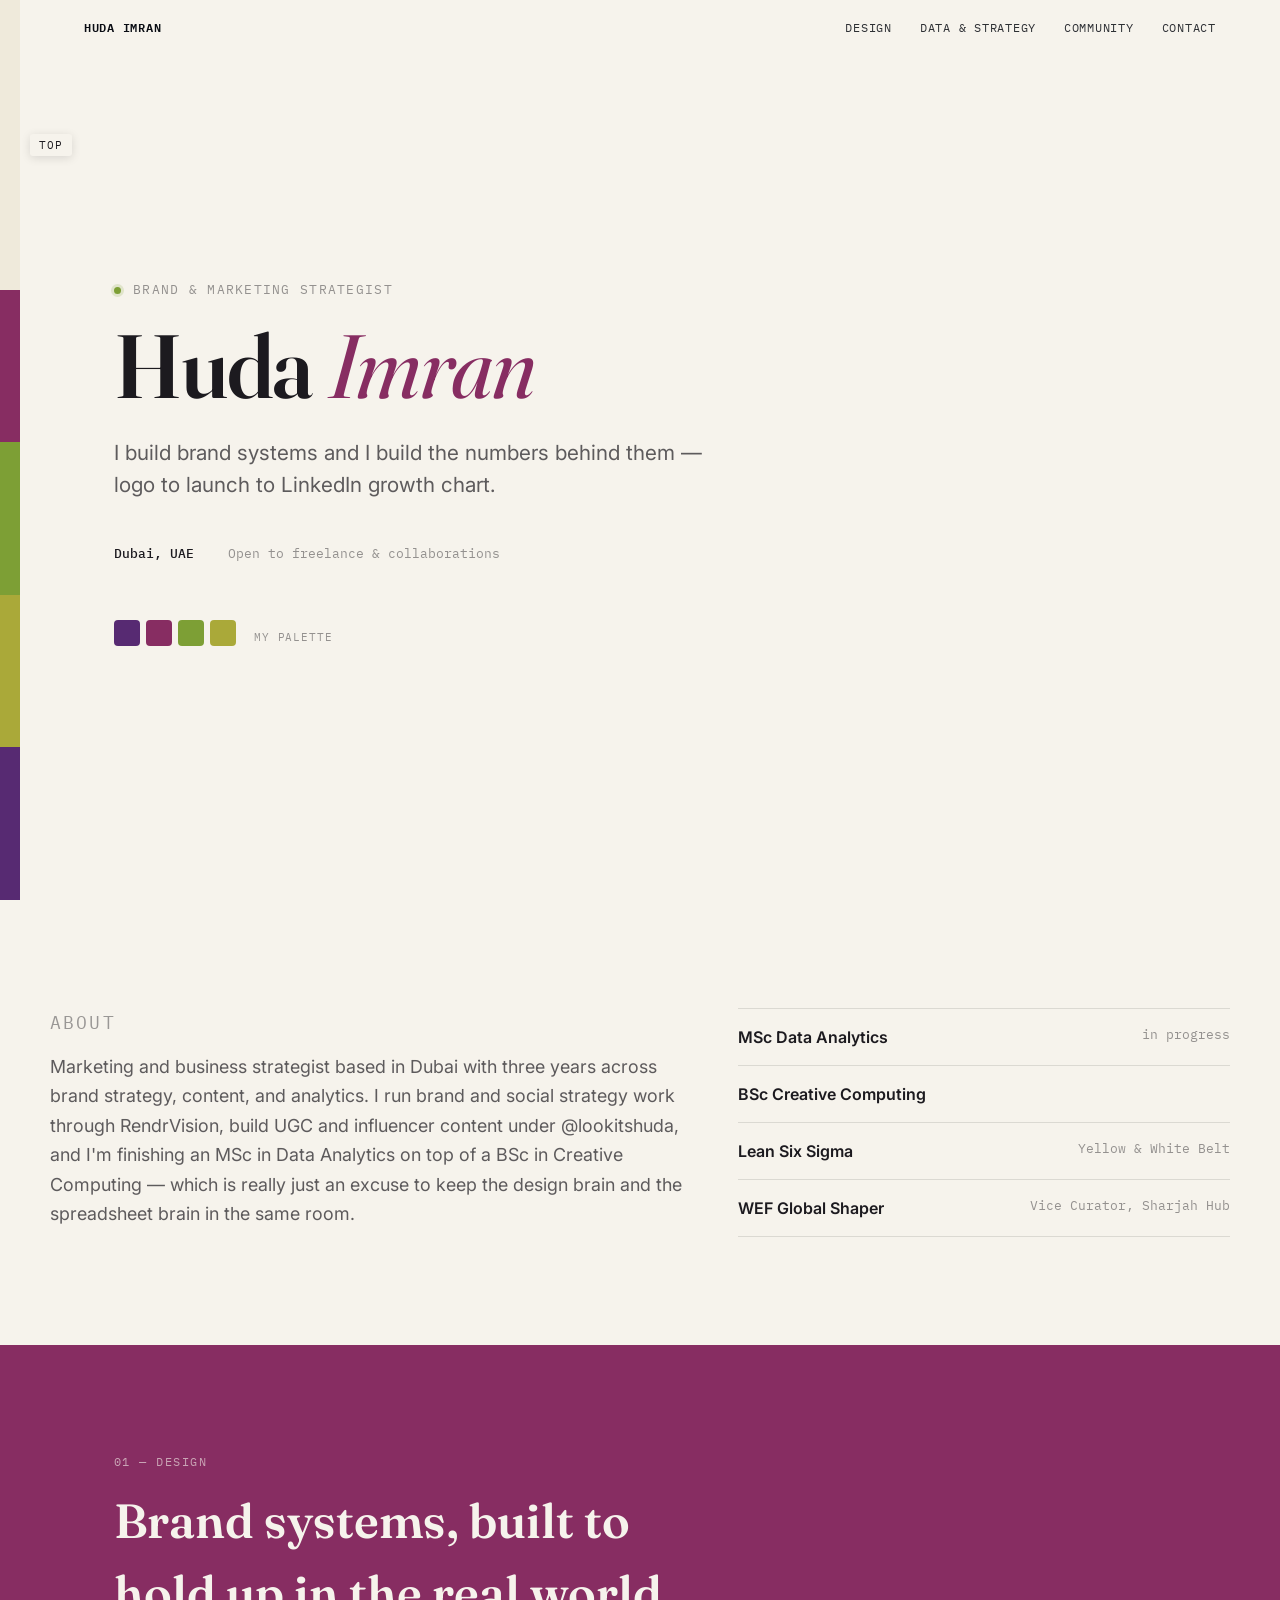
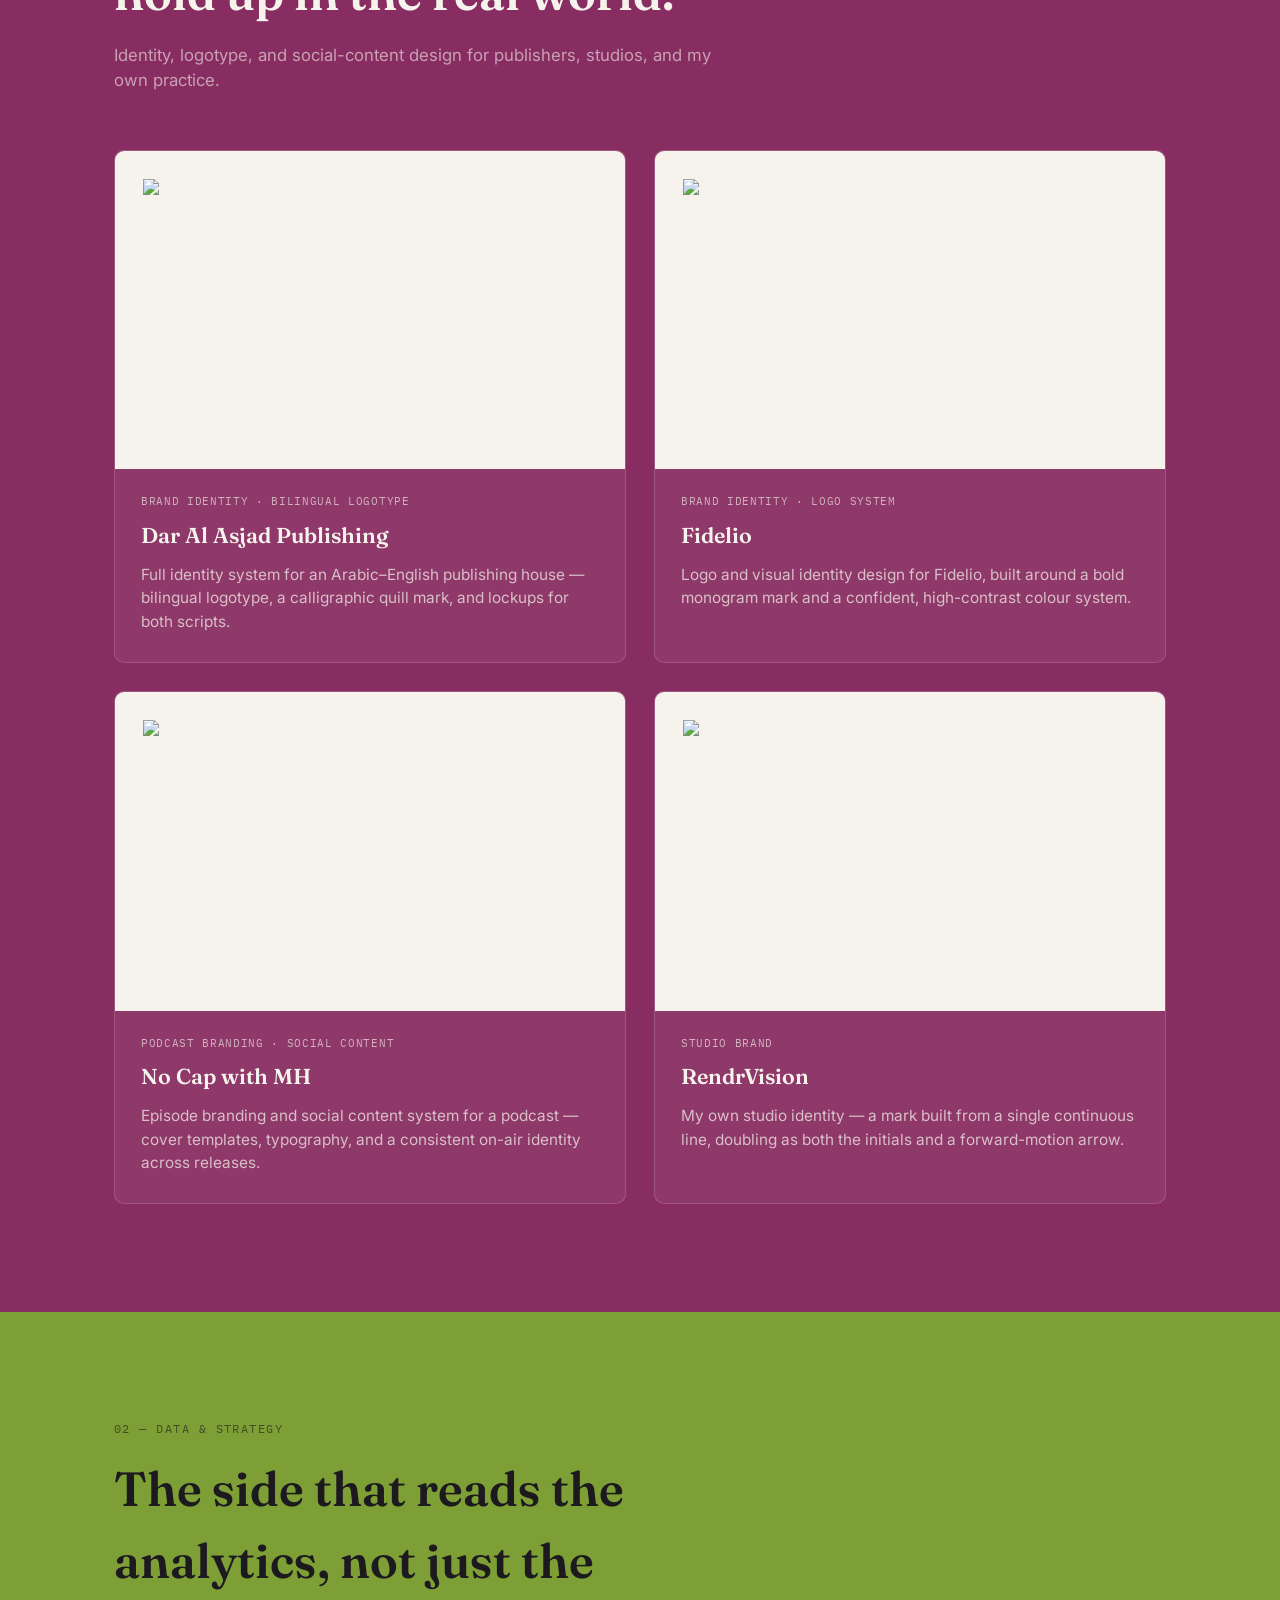
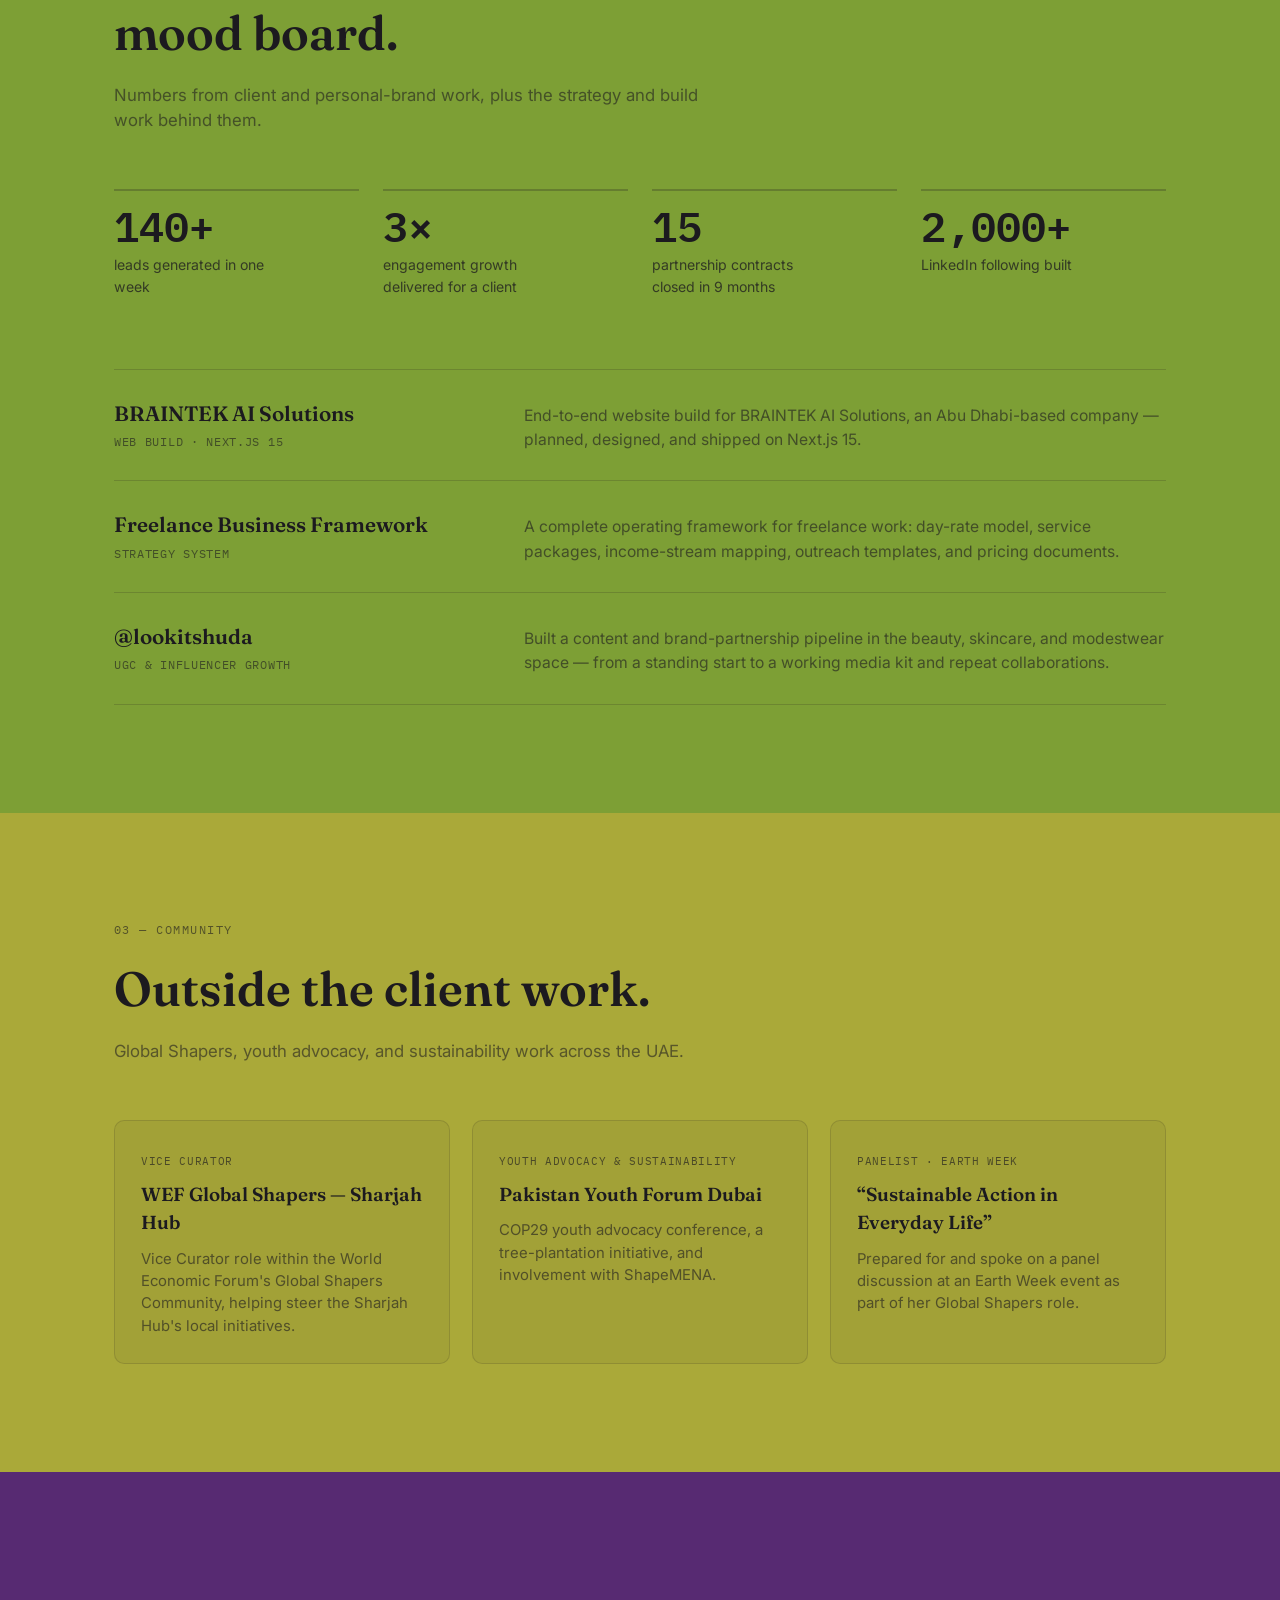
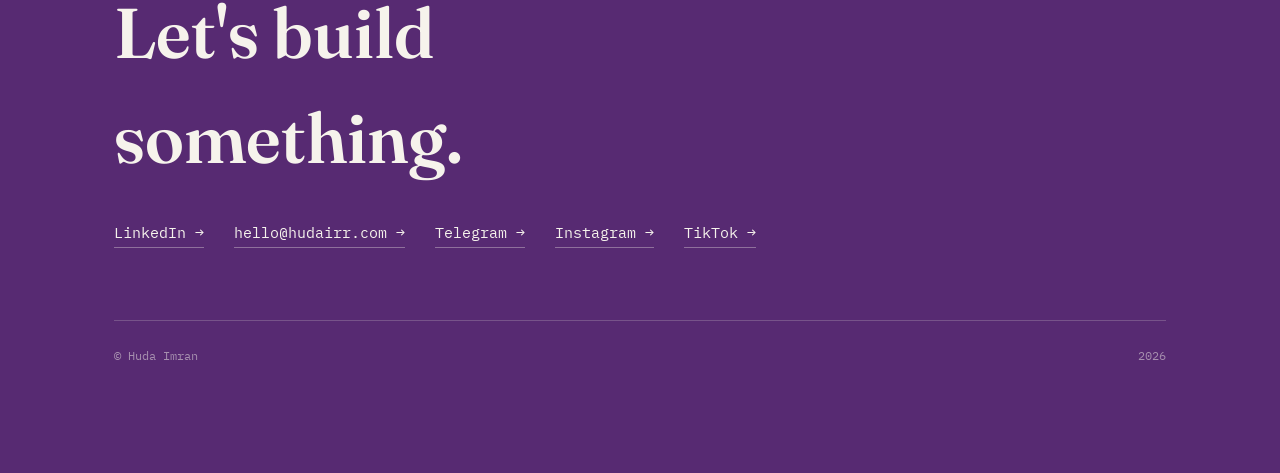
==== commit e802982b: "first_edit _files" ====
--- a/index.html
+++ b/index.html
@@ -5,6 +5,15 @@
 <meta name="viewport" content="width=device-width, initial-scale=1.0">
 <title>Huda Imran — Brand & Marketing Strategist</title>
 <meta name="description" content="Huda Imran — brand strategy, design, and data-driven marketing. Dubai, UAE.">
+
+<!-- Social preview (LinkedIn, WhatsApp, Telegram, etc.) -->
+<meta property="og:title" content="Huda Imran — Brand & Marketing Strategist">
+<meta property="og:description" content="Brand strategy, design, and data-driven marketing work. Dubai, UAE.">
+<meta property="og:type" content="website">
+<meta property="og:image" content="assets/asjad-logo.png">
+<meta name="twitter:card" content="summary">
+
+<link rel="icon" type="image/svg+xml" href="assets/favicon.svg">
 
 <link rel="preconnect" href="https://fonts.googleapis.com">
 <link rel="preconnect" href="https://fonts.gstatic.com" crossorigin>
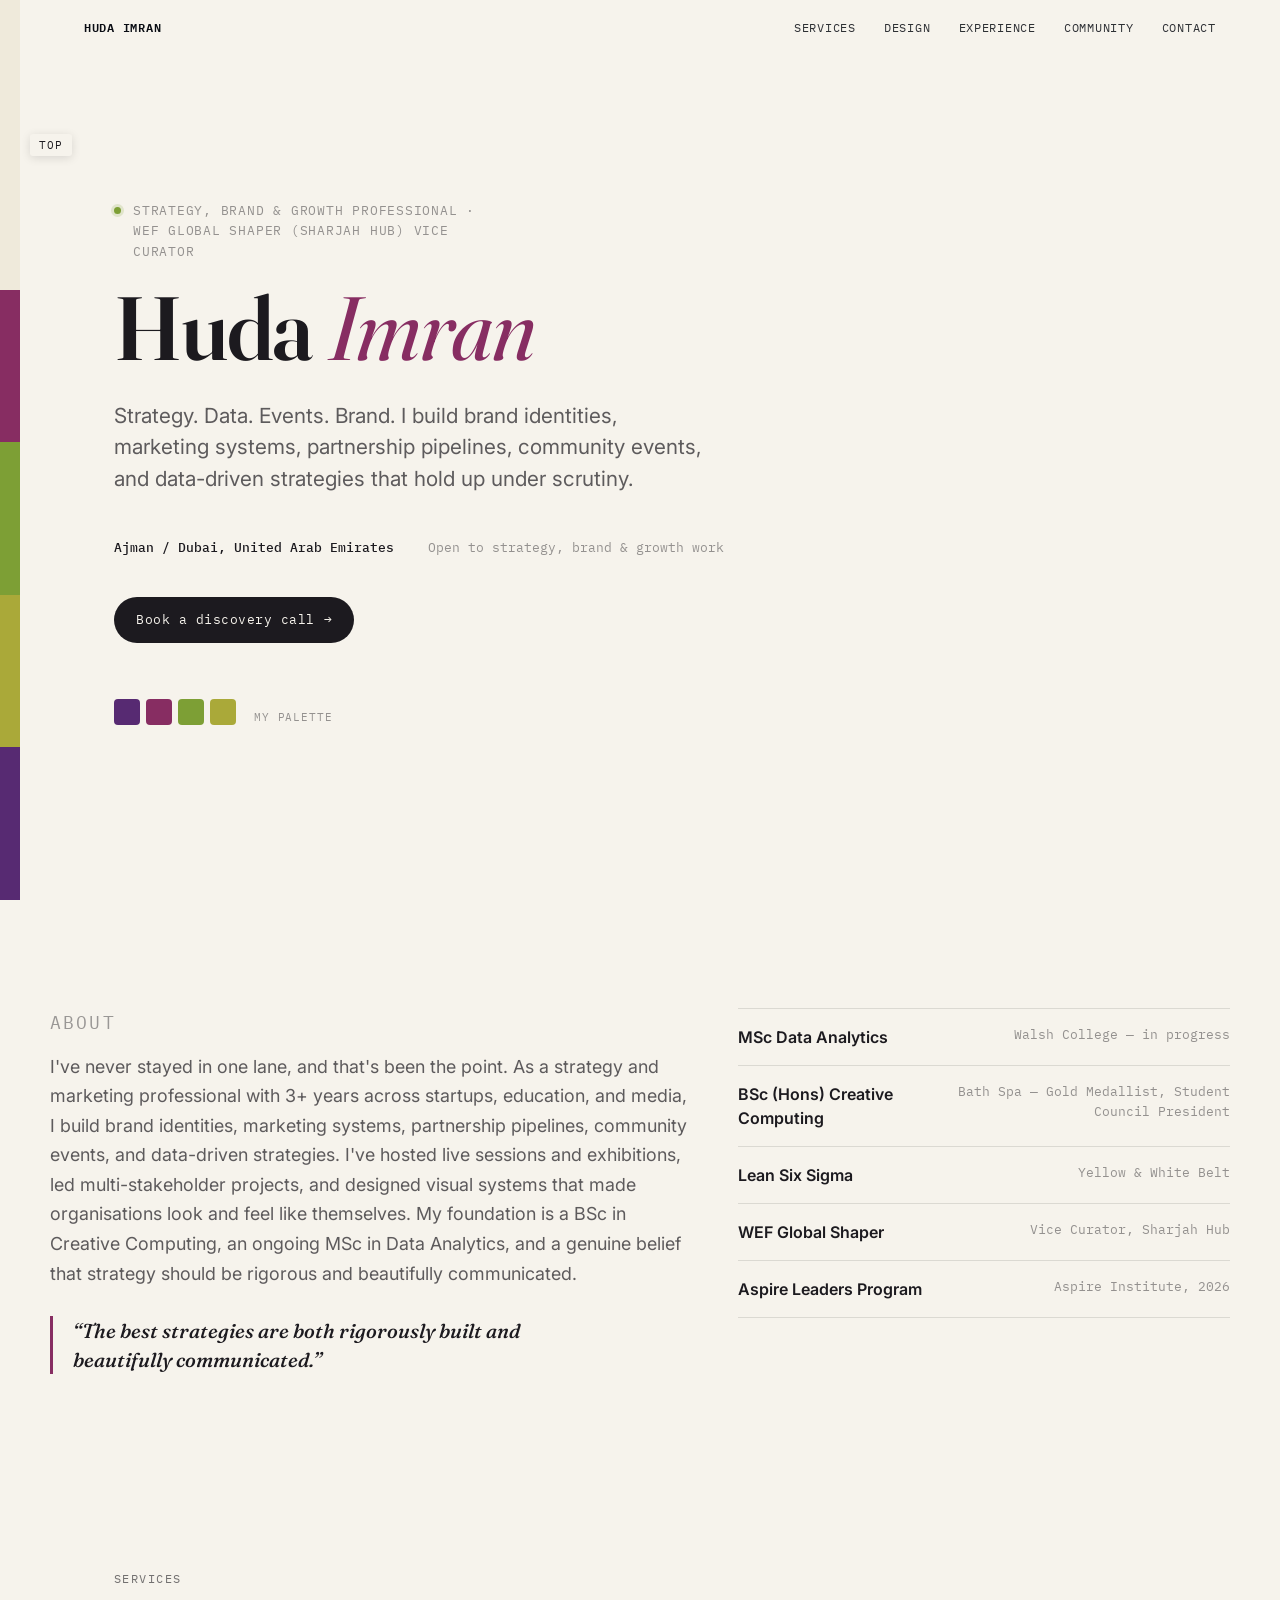
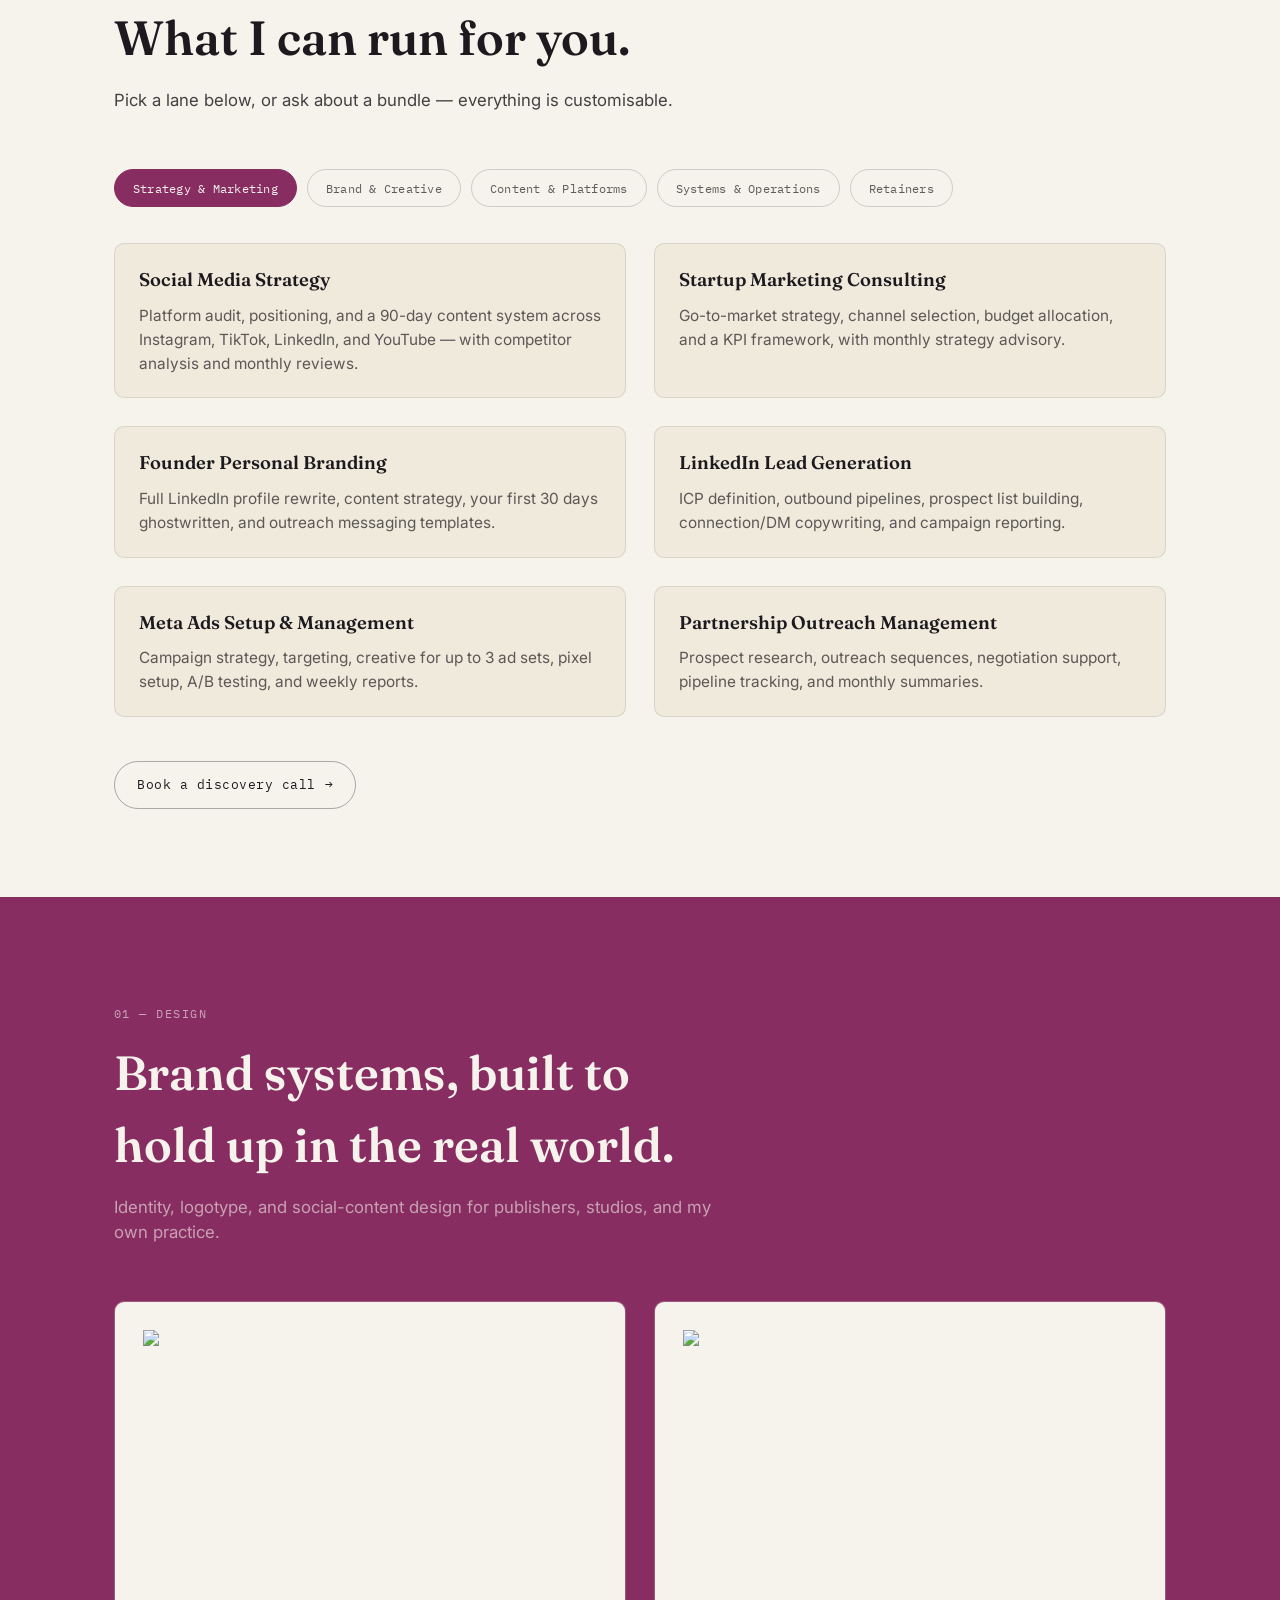
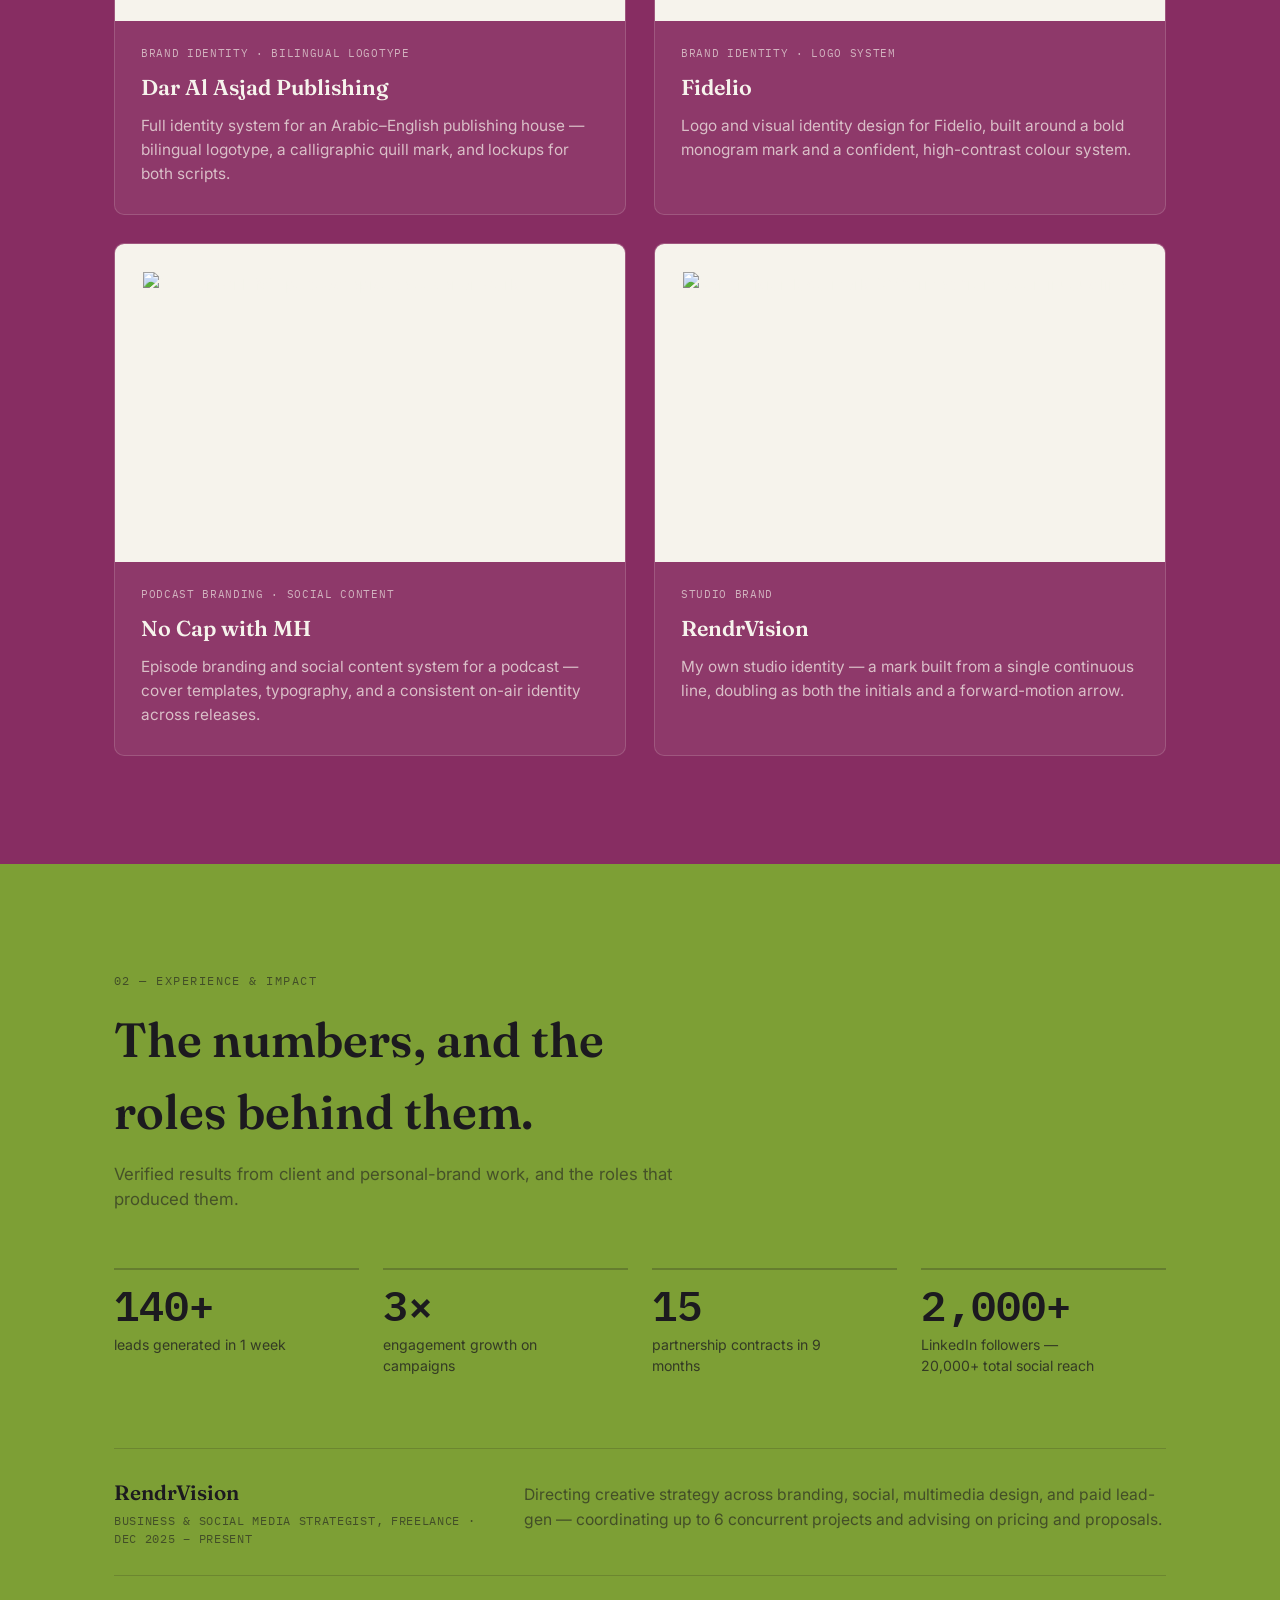
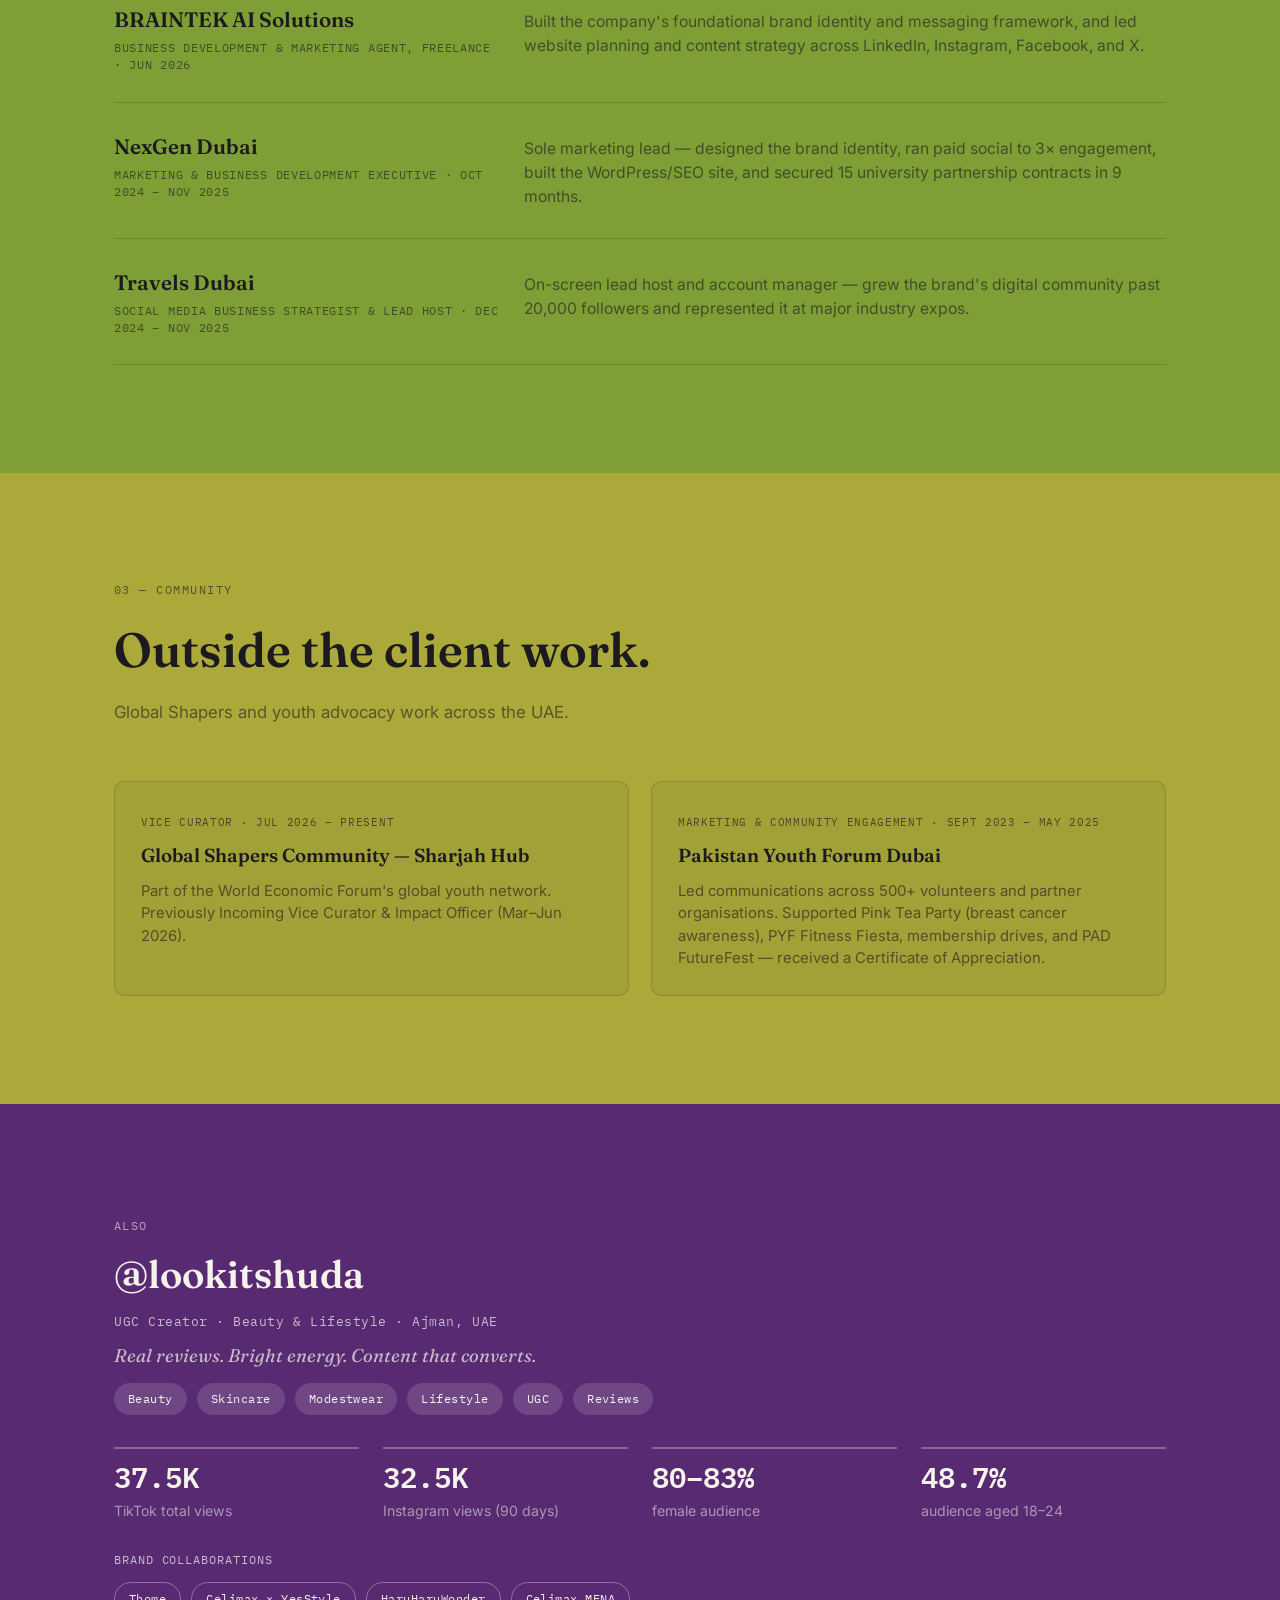
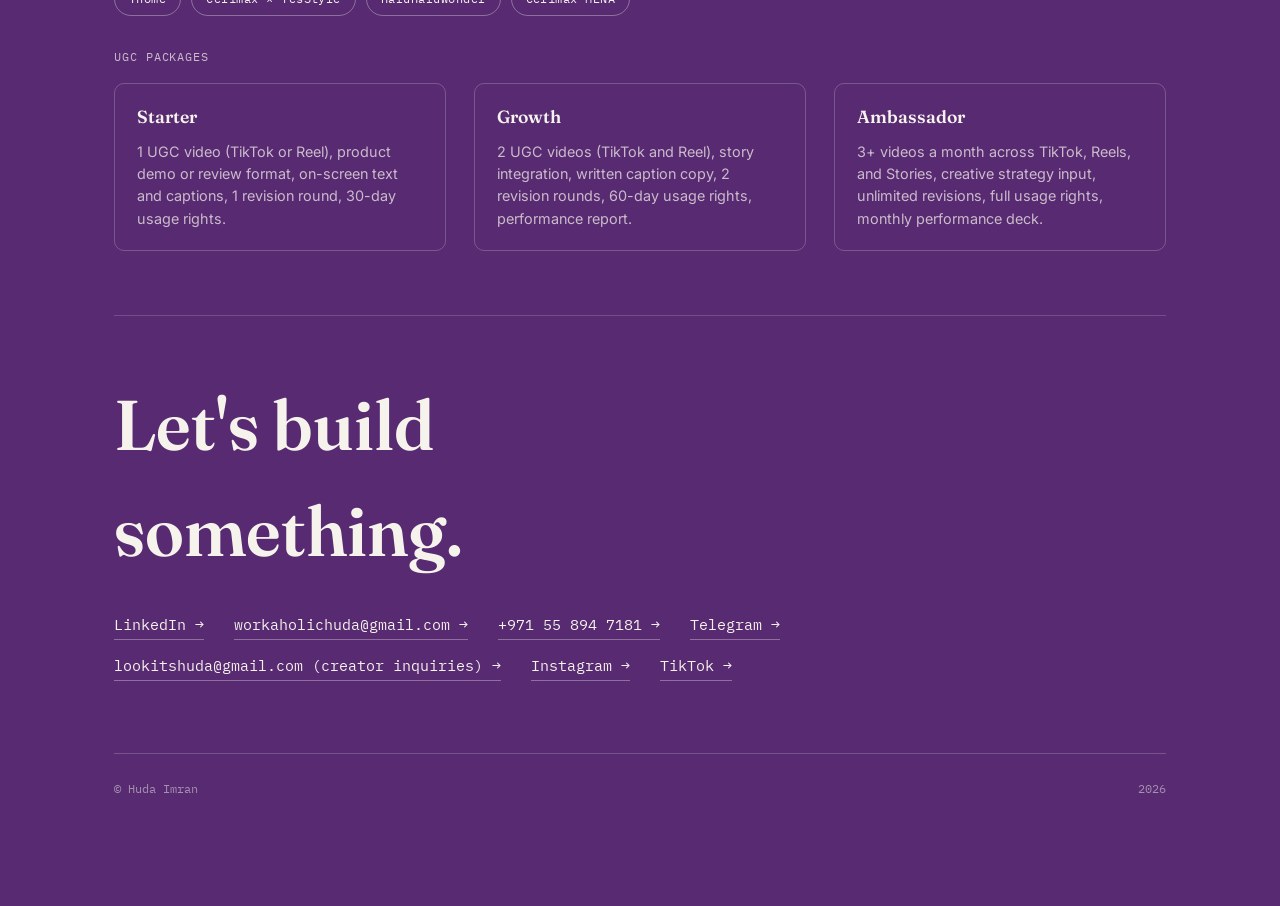
==== commit 8996d643: "second_edit" ====
--- a/index.html
+++ b/index.html
@@ -3,12 +3,12 @@
 <head>
 <meta charset="UTF-8">
 <meta name="viewport" content="width=device-width, initial-scale=1.0">
-<title>Huda Imran — Brand & Marketing Strategist</title>
-<meta name="description" content="Huda Imran — brand strategy, design, and data-driven marketing. Dubai, UAE.">
+<title>Huda Imran — Strategy, Brand & Growth Professional</title>
+<meta name="description" content="Huda Imran — strategy, brand, and data-driven marketing. Dubai / Ajman, UAE.">
 
 <!-- Social preview (LinkedIn, WhatsApp, Telegram, etc.) -->
-<meta property="og:title" content="Huda Imran — Brand & Marketing Strategist">
-<meta property="og:description" content="Brand strategy, design, and data-driven marketing work. Dubai, UAE.">
+<meta property="og:title" content="Huda Imran — Strategy, Brand & Growth Professional">
+<meta property="og:description" content="Strategy. Data. Events. Brand. Marketing & business strategy work, brand systems, and a UGC creator practice. Dubai / Ajman, UAE.">
 <meta property="og:type" content="website">
 <meta property="og:image" content="assets/asjad-logo.png">
 <meta name="twitter:card" content="summary">
@@ -26,7 +26,7 @@
 <nav class="rail" aria-label="Section navigation">
   <button class="rail__seg" data-c="hero" data-target="hero" aria-label="Hero"><span class="rail__label">Top</span></button>
   <button class="rail__seg" data-c="design" data-target="design" aria-label="Design work"><span class="rail__label">Design</span></button>
-  <button class="rail__seg" data-c="data" data-target="data" aria-label="Data & strategy"><span class="rail__label">Data &amp; Strategy</span></button>
+  <button class="rail__seg" data-c="data" data-target="data" aria-label="Experience"><span class="rail__label">Experience</span></button>
   <button class="rail__seg" data-c="community" data-target="community" aria-label="Community"><span class="rail__label">Community</span></button>
   <button class="rail__seg" data-c="contact" data-target="contact" aria-label="Contact"><span class="rail__label">Contact</span></button>
 </nav>
@@ -34,8 +34,9 @@
 <div class="nav">
   <span class="nav__mark" id="nav-mark"></span>
   <div class="nav__links">
+    <a href="#services">Services</a>
     <a href="#design">Design</a>
-    <a href="#data">Data &amp; Strategy</a>
+    <a href="#data">Experience</a>
     <a href="#community">Community</a>
     <a href="#contact">Contact</a>
   </div>
@@ -51,6 +52,10 @@
     <div class="hero__meta">
       <span><b id="hero-location"></b></span>
       <span id="hero-availability"></span>
+    </div>
+
+    <div class="hero__cta">
+      <a class="btn" id="hero-cta" href="#contact">Book a discovery call →</a>
     </div>
 
     <div class="swatches" aria-hidden="true">
@@ -70,10 +75,27 @@
       <div class="about-copy reveal">
         <p class="section-head__eyebrow" style="margin-bottom:14px;">About</p>
         <p id="about-text"></p>
+        <blockquote class="pull-quote" id="about-philosophy"></blockquote>
       </div>
       <div class="reveal">
         <div class="creds" id="creds-list"></div>
       </div>
+    </div>
+  </section>
+
+  <!-- SERVICES -->
+  <section class="section section--paper section--tight" id="services">
+    <div class="container">
+      <div class="section-head reveal">
+        <span class="section-head__eyebrow">Services</span>
+        <h2>What I can run for you.</h2>
+        <p>Pick a lane below, or ask about a bundle — everything is customisable.</p>
+      </div>
+
+      <div class="tabs reveal" id="service-tabs" role="tablist"></div>
+      <div class="grid-2 services-grid" id="services-grid"></div>
+
+      <a class="btn btn--outline" id="services-cta" href="#contact">Book a discovery call →</a>
     </div>
   </section>
 
@@ -89,13 +111,13 @@
     </div>
   </section>
 
-  <!-- DATA & STRATEGY -->
+  <!-- EXPERIENCE -->
   <section class="section section--green" id="data">
     <div class="container">
       <div class="section-head reveal">
-        <span class="section-head__eyebrow">02 — Data &amp; Strategy</span>
-        <h2>The side that reads the analytics, not just the mood board.</h2>
-        <p>Numbers from client and personal-brand work, plus the strategy and build work behind them.</p>
+        <span class="section-head__eyebrow">02 — Experience & Impact</span>
+        <h2>The numbers, and the roles behind them.</h2>
+        <p>Verified results from client and personal-brand work, and the roles that produced them.</p>
       </div>
 
       <div class="stat-row reveal" id="stat-row"></div>
@@ -110,15 +132,35 @@
       <div class="section-head reveal">
         <span class="section-head__eyebrow">03 — Community</span>
         <h2>Outside the client work.</h2>
-        <p>Global Shapers, youth advocacy, and sustainability work across the UAE.</p>
+        <p>Global Shapers and youth advocacy work across the UAE.</p>
       </div>
       <div class="community-list reveal" id="community-list"></div>
     </div>
   </section>
 
-  <!-- CONTACT -->
+  <!-- CONTACT + CREATOR SPOTLIGHT -->
   <section class="section section--purple contact" id="contact">
     <div class="container">
+
+      <div class="creator reveal" id="creator-block">
+        <span class="section-head__eyebrow">Also</span>
+        <h3 class="creator__handle" id="creator-handle"></h3>
+        <p class="creator__position" id="creator-position"></p>
+        <p class="creator__tagline" id="creator-tagline"></p>
+
+        <div class="chips" id="creator-pillars"></div>
+
+        <div class="stat-row stat-row--compact" id="creator-stats"></div>
+
+        <p class="creator__label">Brand collaborations</p>
+        <div class="chips chips--outline" id="creator-brands"></div>
+
+        <p class="creator__label">UGC packages</p>
+        <div class="grid-2 grid-3" id="creator-packages"></div>
+      </div>
+
+      <div class="contact__divider"></div>
+
       <h2 id="contact-heading">Let's build something.</h2>
       <div class="contact__links" id="contact-links"></div>
       <div class="footer-bar">
--- a/style.css
+++ b/style.css
@@ -159,15 +159,19 @@
 .hero__eyebrow{
   font-family: var(--mono);
   font-size: .8rem;
-  letter-spacing: .1em;
+  letter-spacing: .06em;
   text-transform: uppercase;
   color: var(--ink-45);
   margin-bottom: 22px;
   display:flex;
-  align-items:center;
+  align-items:flex-start;
   gap: 12px;
+  max-width: 46ch;
+  line-height: 1.6;
 }
 .hero__eyebrow .dot{
+  flex: none;
+  margin-top: 6px;
   width:7px;height:7px;border-radius:50%;
   background: var(--green);
   box-shadow: 0 0 0 3px rgba(125,159,53,.18);
@@ -363,7 +367,7 @@
    COMMUNITY
    ========================================================== */
 .community-list{ display:grid; gap: 22px; grid-template-columns: 1fr; }
-@media (min-width: 720px){ .community-list{ grid-template-columns: repeat(3,1fr); } }
+@media (min-width: 720px){ .community-list{ grid-template-columns: repeat(auto-fit, minmax(280px, 1fr)); } }
 .community-card{
   background: rgba(28,26,31,.05);
   border: 1px solid rgba(28,26,31,.14);
@@ -411,3 +415,145 @@
 /* reveal-on-scroll */
 .reveal{ opacity: 0; transform: translateY(18px); transition: opacity .6s var(--ease), transform .6s var(--ease); }
 .reveal.is-in{ opacity: 1; transform: none; }
+
+/* ==========================================================
+   BUTTONS / CTA
+   ========================================================== */
+.btn{
+  display:inline-flex;
+  align-items:center;
+  gap: 8px;
+  font-family: var(--mono);
+  font-size: .82rem;
+  letter-spacing: .04em;
+  text-decoration:none;
+  padding: 13px 22px;
+  border-radius: 999px;
+  background: var(--ink);
+  color: var(--paper);
+  transition: transform .2s var(--ease), background .2s var(--ease);
+}
+.btn:hover{ transform: translateY(-2px); }
+.hero__cta{ margin-top: 40px; }
+.btn--outline{
+  background: transparent;
+  border: 1px solid rgba(28,26,31,.35);
+  color: var(--ink);
+  margin-top: 44px;
+}
+.btn--outline:hover{ border-color: var(--ink); }
+
+/* ==========================================================
+   PULL QUOTE (About)
+   ========================================================== */
+.pull-quote{
+  margin: 28px 0 0;
+  padding-left: 20px;
+  border-left: 3px solid var(--magenta);
+  font-family: var(--display);
+  font-style: italic;
+  font-weight: 500;
+  font-size: 1.25rem;
+  line-height: 1.45;
+  max-width: 40ch;
+  color: var(--ink);
+}
+
+/* ==========================================================
+   SERVICE TABS
+   ========================================================== */
+.tabs{
+  display:flex;
+  flex-wrap: wrap;
+  gap: 10px;
+  margin-bottom: 36px;
+}
+.tab{
+  font-family: var(--mono);
+  font-size: .78rem;
+  letter-spacing: .02em;
+  padding: 10px 18px;
+  border-radius: 999px;
+  border: 1px solid rgba(28,26,31,.18);
+  background: transparent;
+  color: var(--ink-70);
+  cursor: pointer;
+  transition: background .2s var(--ease), color .2s var(--ease), border-color .2s var(--ease);
+}
+.tab:hover{ border-color: var(--ink); }
+.tab.is-active{ background: var(--magenta); border-color: var(--magenta); color: var(--paper); }
+
+.services-grid .card--light{
+  background: var(--paper-2);
+  border: 1px solid rgba(28,26,31,.1);
+}
+.services-grid .card--light .card__title{ color: var(--ink); font-size: 1.15rem; }
+.services-grid .card--light .card__desc{ color: var(--ink-70); }
+.services-grid .card--light .card__body{ padding: 22px 24px; }
+
+.grid-3{ grid-template-columns: 1fr; margin-top: 18px; }
+@media (min-width: 860px){ .grid-3{ grid-template-columns: repeat(3,1fr); } }
+
+/* ==========================================================
+   CHIPS (pillars / brand collabs)
+   ========================================================== */
+.chips{ display:flex; flex-wrap: wrap; gap: 10px; margin: 14px 0 32px; }
+.chip{
+  font-family: var(--mono);
+  font-size: .74rem;
+  letter-spacing: .04em;
+  padding: 7px 14px;
+  border-radius: 999px;
+  background: rgba(246,243,236,.14);
+  color: var(--paper);
+}
+.chip--outline{
+  background: transparent;
+  border: 1px solid rgba(246,243,236,.35);
+}
+
+/* ==========================================================
+   CREATOR SPOTLIGHT (within contact section)
+   ========================================================== */
+.creator__handle{ font-size: clamp(1.7rem, 3.4vw, 2.4rem); margin-top: 10px; }
+.creator__position{
+  font-family: var(--mono);
+  font-size: .82rem;
+  letter-spacing: .04em;
+  color: var(--cream-ink-70);
+  margin-top: 8px;
+}
+.creator__tagline{
+  font-family: var(--display);
+  font-style: italic;
+  font-size: 1.15rem;
+  margin-top: 10px;
+  color: var(--paper);
+}
+.creator__label{
+  font-family: var(--mono);
+  font-size: .72rem;
+  letter-spacing: .08em;
+  text-transform: uppercase;
+  color: var(--cream-ink-45);
+  margin: 30px 0 4px;
+}
+.stat-row--compact{ margin-bottom: 8px; }
+.stat--compact .stat__value{ font-size: clamp(1.3rem, 2.6vw, 1.8rem); color: var(--paper); }
+.stat--compact .stat__label{ color: var(--cream-ink-70); }
+.stat--compact{ border-top-color: rgba(246,243,236,.3); }
+
+.card--outline{
+  background: transparent;
+  border: 1px solid rgba(246,243,236,.22);
+  border-radius: 10px;
+}
+.card--outline .card__title{ color: var(--paper); font-size: 1.1rem; }
+.card--outline .card__desc{ color: var(--cream-ink-70); font-size: .9rem; }
+.card--outline .card__body{ padding: 20px 22px; }
+
+.contact__divider{
+  height: 1px;
+  background: rgba(246,243,236,.18);
+  margin: 64px 0 56px;
+}
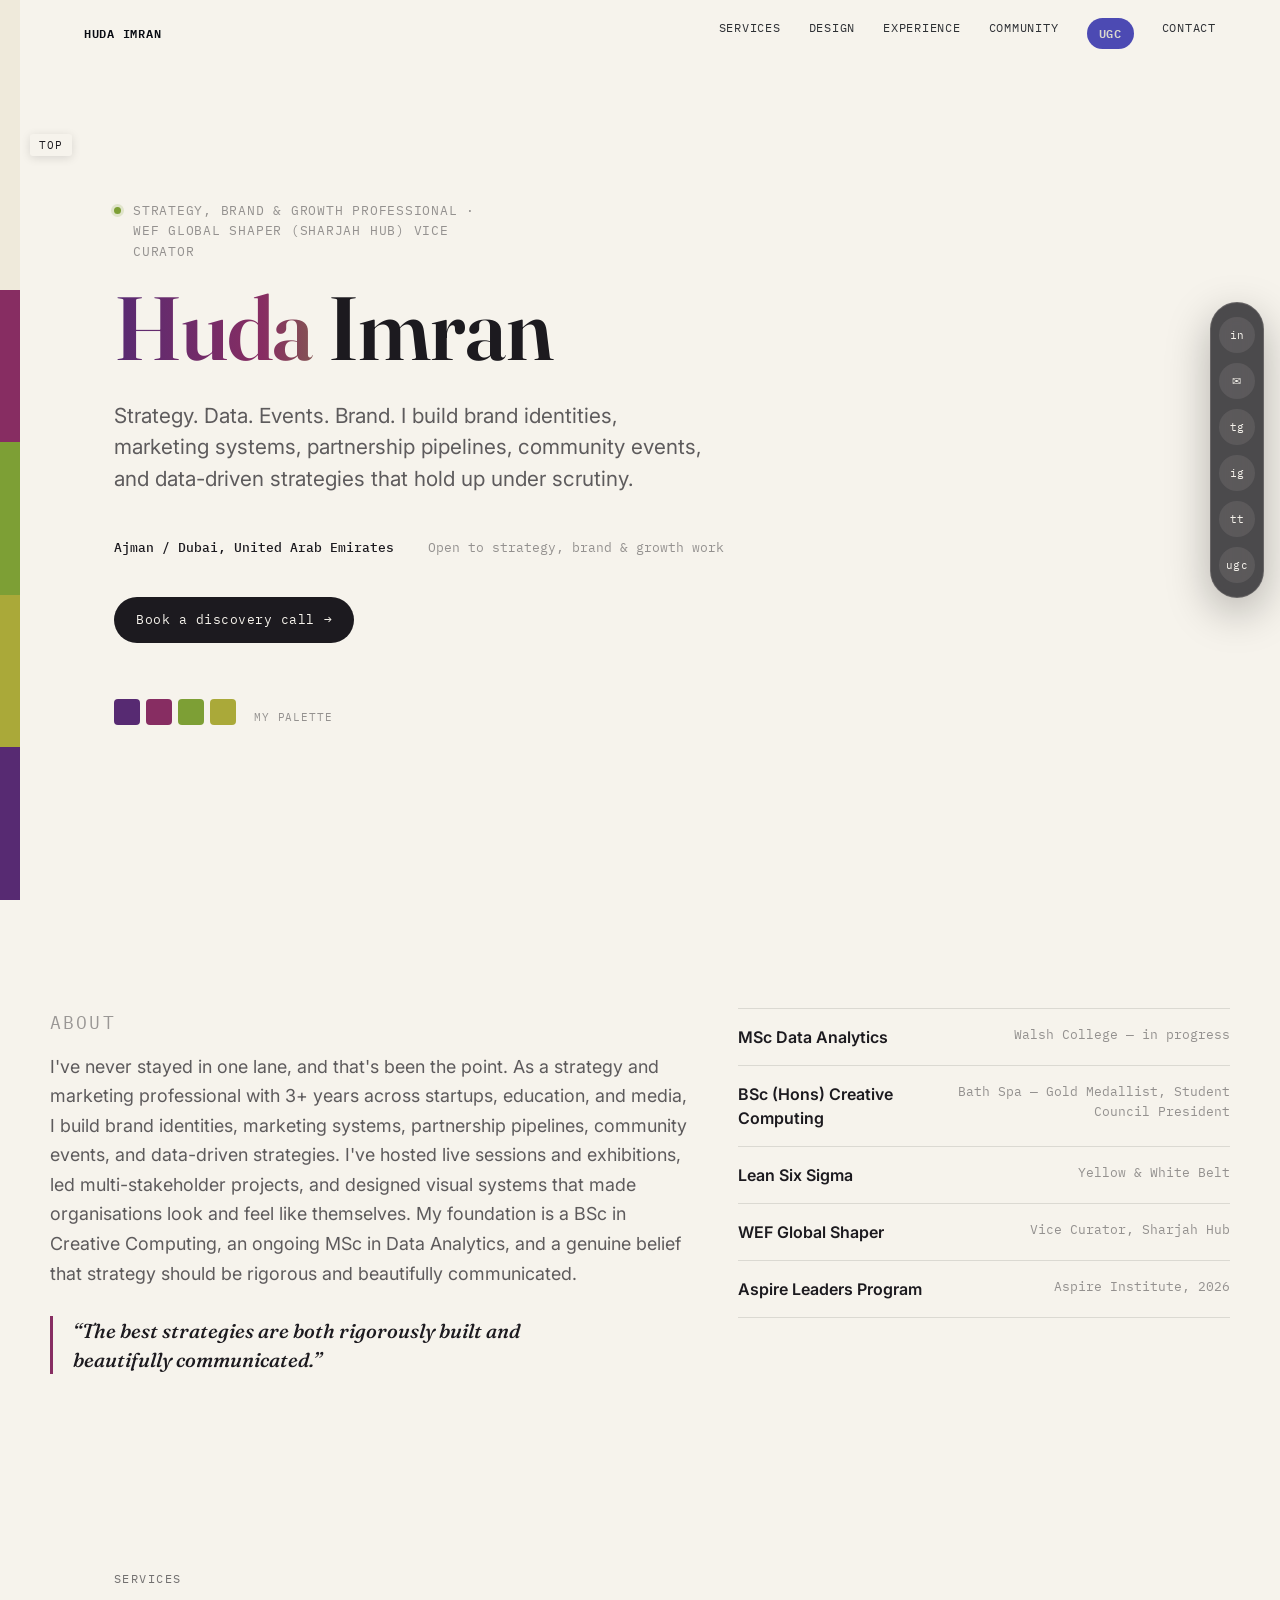
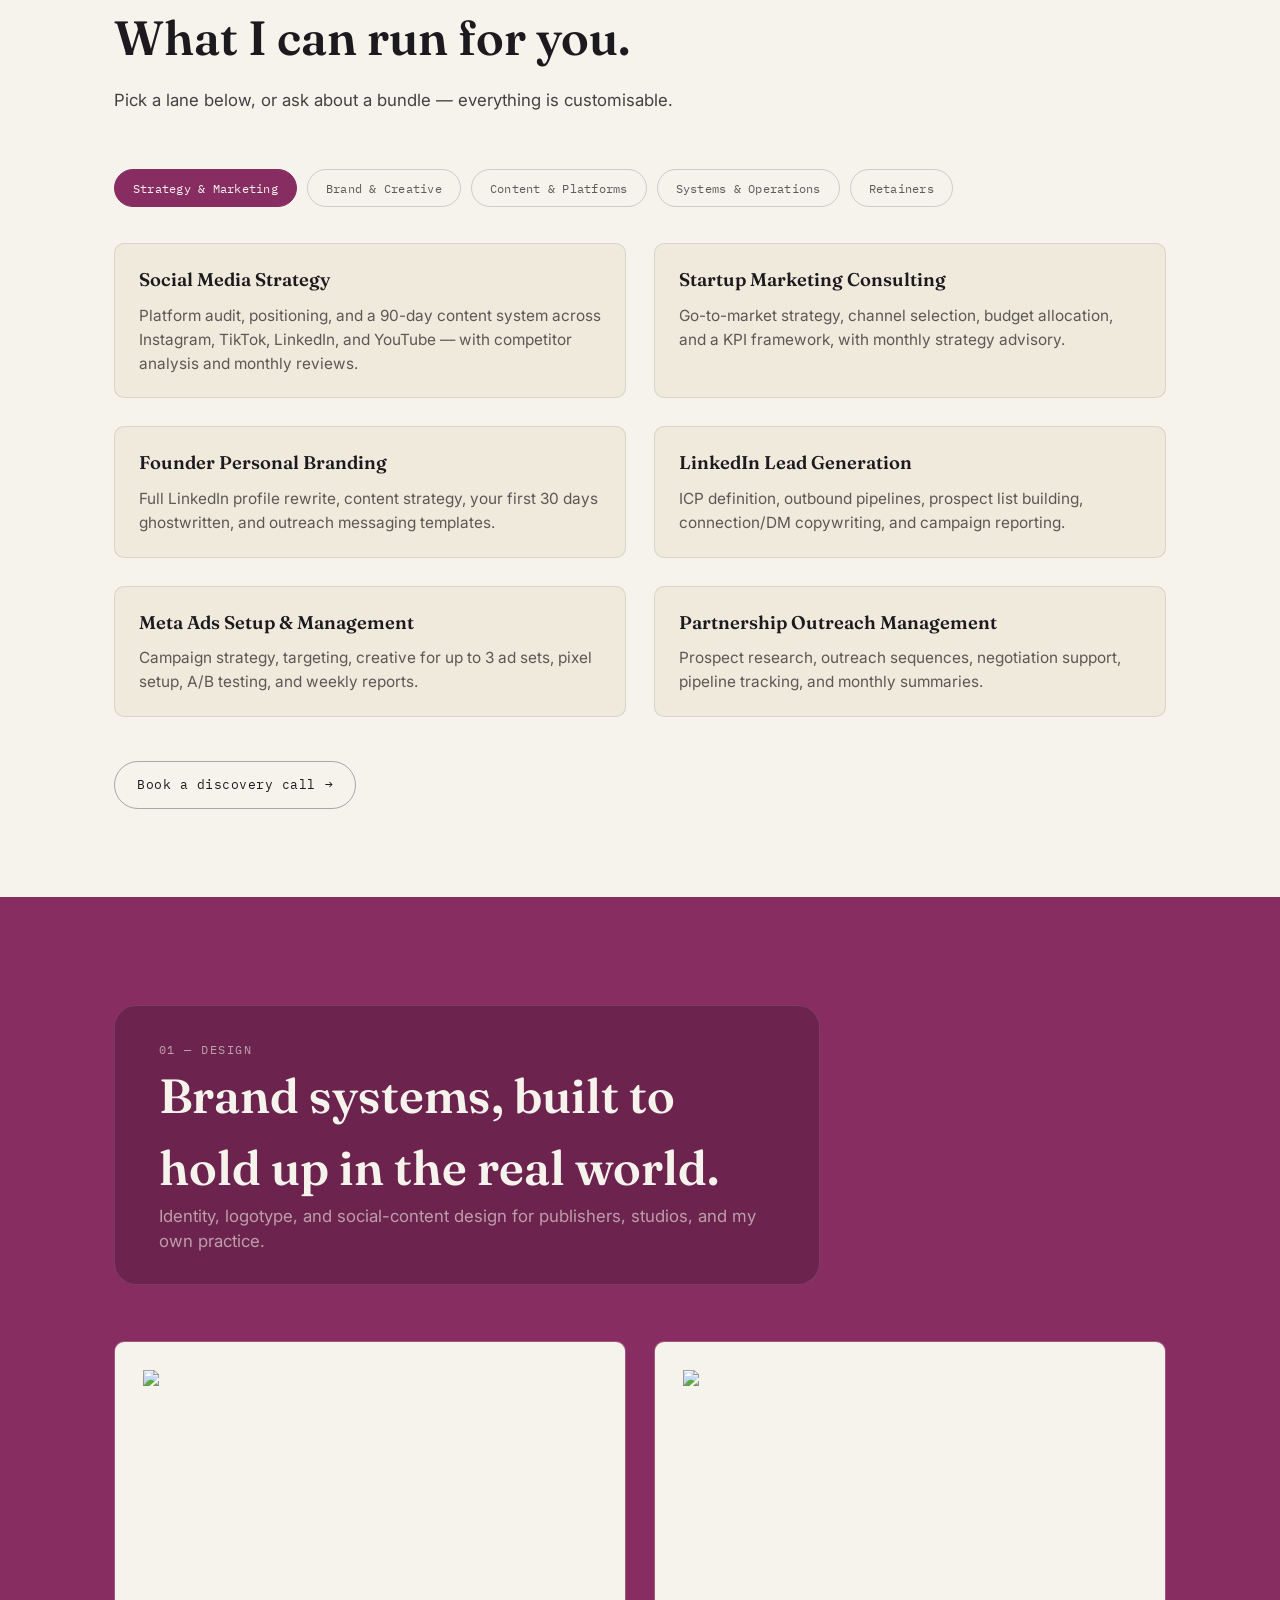
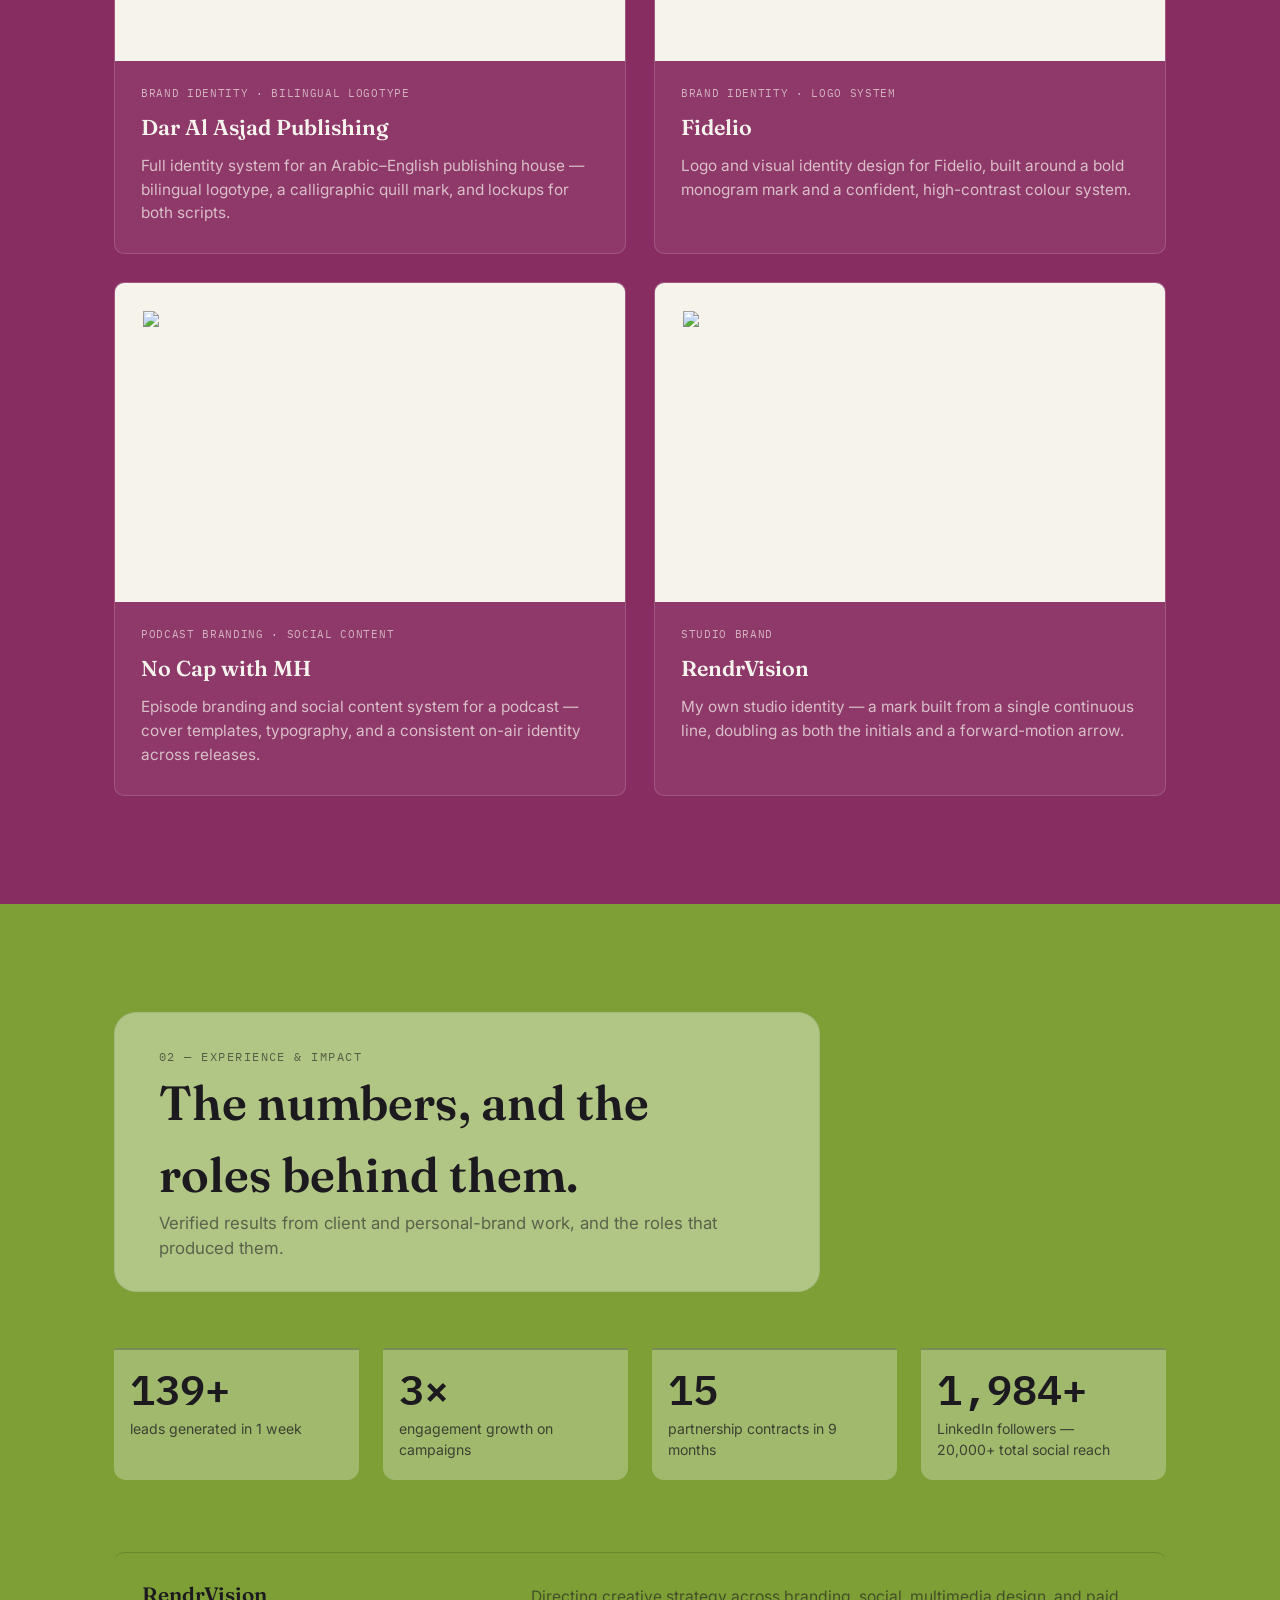
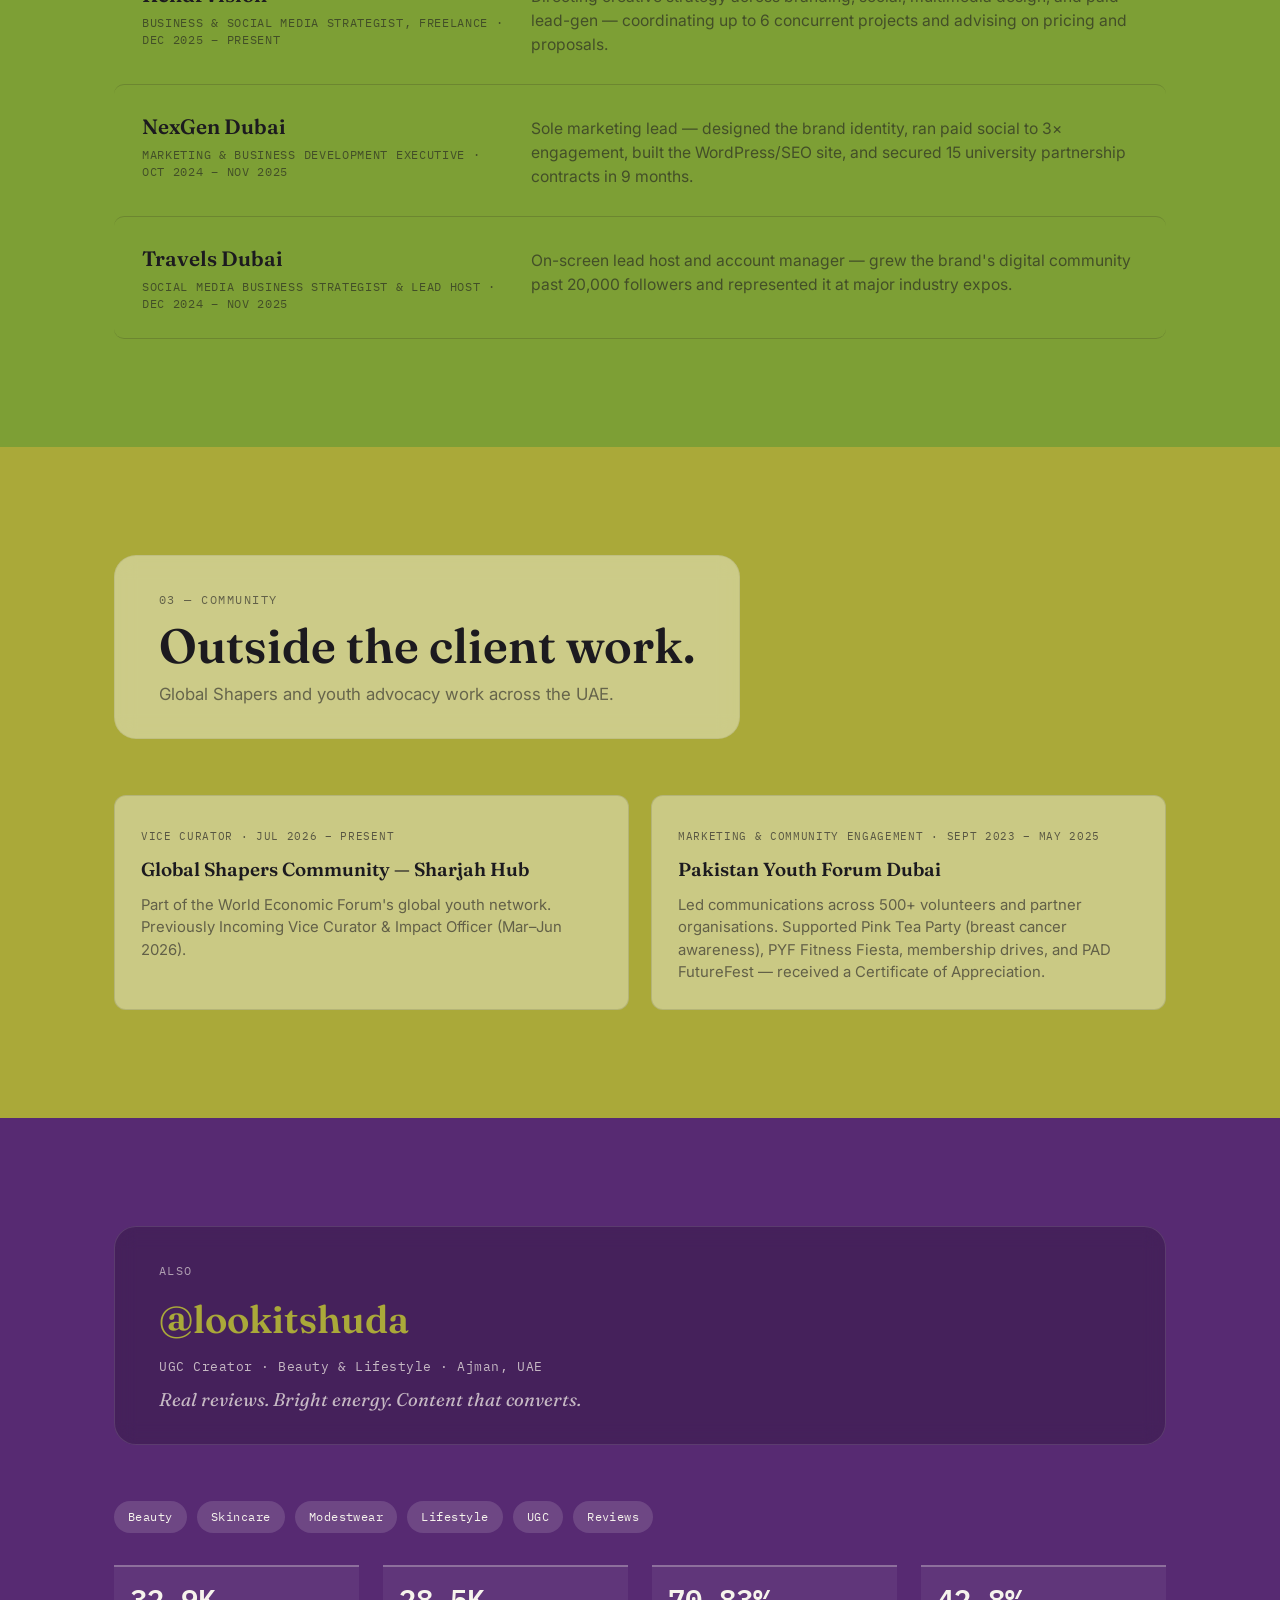
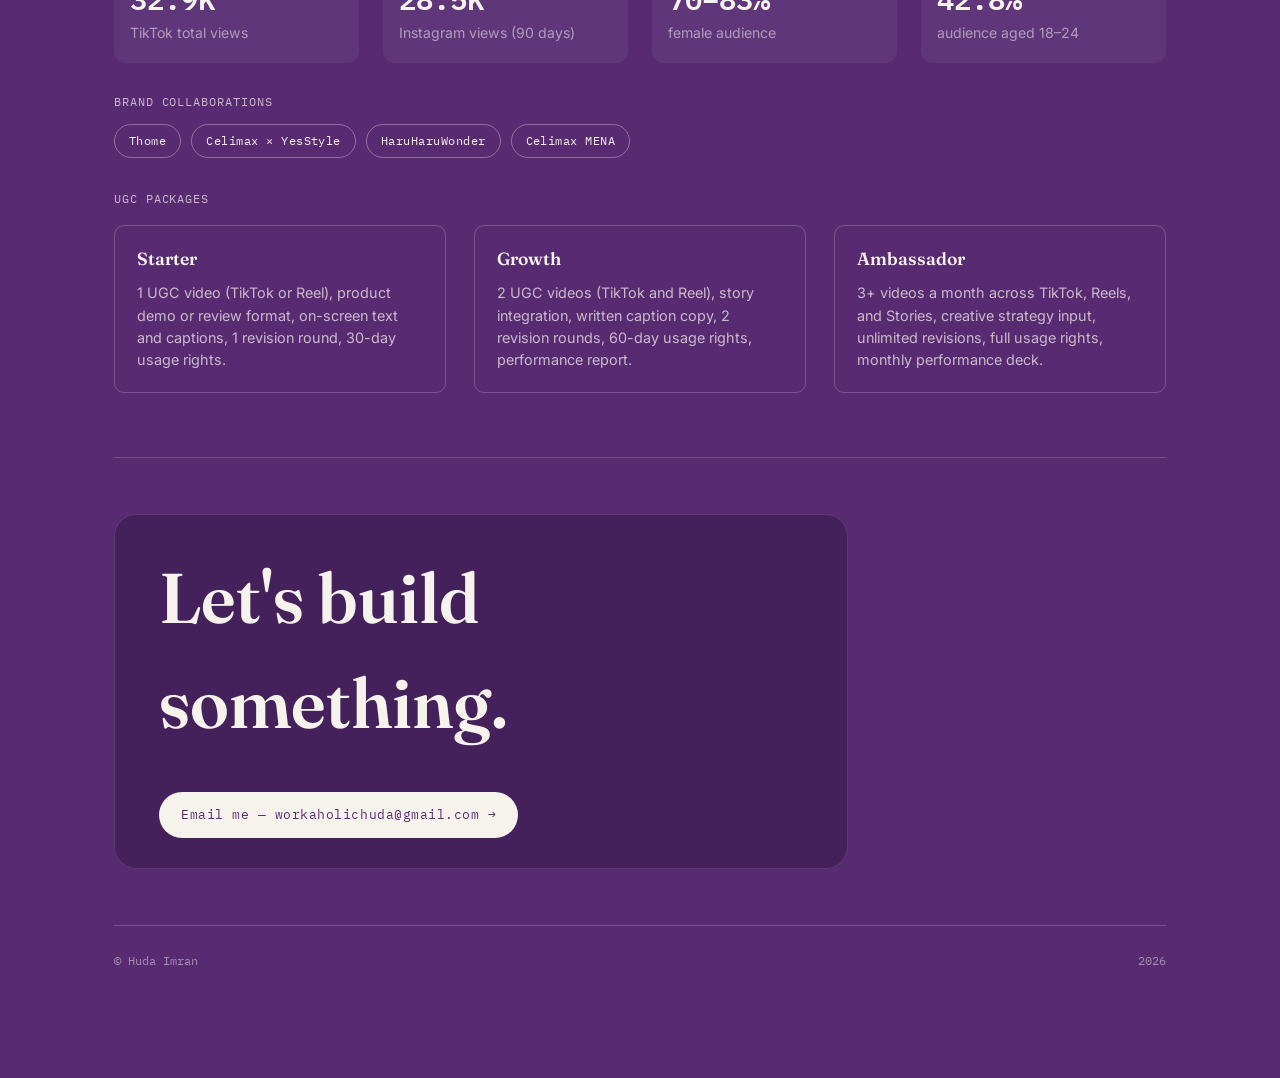
==== commit c2f32619: "Major changes - Huda" now has a slow-moving gradient running through your full palette (purple→magen" ====
--- a/index.html
+++ b/index.html
@@ -31,6 +31,9 @@
   <button class="rail__seg" data-c="contact" data-target="contact" aria-label="Contact"><span class="rail__label">Contact</span></button>
 </nav>
 
+<!-- Contact dock — mirrors the rail on the opposite edge, always-on quick links -->
+<nav class="dock" id="contact-dock" aria-label="Quick contact links"></nav>
+
 <div class="nav">
   <span class="nav__mark" id="nav-mark"></span>
   <div class="nav__links">
@@ -38,6 +41,7 @@
     <a href="#design">Design</a>
     <a href="#data">Experience</a>
     <a href="#community">Community</a>
+    <a href="#ugc" class="nav__ugc">UGC</a>
     <a href="#contact">Contact</a>
   </div>
 </div>
@@ -102,7 +106,7 @@
   <!-- DESIGN WORK -->
   <section class="section section--magenta" id="design">
     <div class="container">
-      <div class="section-head reveal">
+      <div class="section-head panel panel--dark reveal">
         <span class="section-head__eyebrow">01 — Design</span>
         <h2>Brand systems, built to hold up in the real world.</h2>
         <p>Identity, logotype, and social-content design for publishers, studios, and my own practice.</p>
@@ -114,7 +118,7 @@
   <!-- EXPERIENCE -->
   <section class="section section--green" id="data">
     <div class="container">
-      <div class="section-head reveal">
+      <div class="section-head panel panel--light reveal">
         <span class="section-head__eyebrow">02 — Experience & Impact</span>
         <h2>The numbers, and the roles behind them.</h2>
         <p>Verified results from client and personal-brand work, and the roles that produced them.</p>
@@ -129,7 +133,7 @@
   <!-- COMMUNITY -->
   <section class="section section--mustard" id="community">
     <div class="container">
-      <div class="section-head reveal">
+      <div class="section-head panel panel--light reveal">
         <span class="section-head__eyebrow">03 — Community</span>
         <h2>Outside the client work.</h2>
         <p>Global Shapers and youth advocacy work across the UAE.</p>
@@ -142,11 +146,13 @@
   <section class="section section--purple contact" id="contact">
     <div class="container">
 
-      <div class="creator reveal" id="creator-block">
-        <span class="section-head__eyebrow">Also</span>
-        <h3 class="creator__handle" id="creator-handle"></h3>
-        <p class="creator__position" id="creator-position"></p>
-        <p class="creator__tagline" id="creator-tagline"></p>
+      <div class="creator reveal" id="ugc">
+        <div class="panel panel--dark creator__intro">
+          <span class="section-head__eyebrow">Also</span>
+          <h3 class="creator__handle" id="creator-handle"></h3>
+          <p class="creator__position" id="creator-position"></p>
+          <p class="creator__tagline" id="creator-tagline"></p>
+        </div>
 
         <div class="chips" id="creator-pillars"></div>
 
@@ -161,8 +167,10 @@
 
       <div class="contact__divider"></div>
 
-      <h2 id="contact-heading">Let's build something.</h2>
-      <div class="contact__links" id="contact-links"></div>
+      <div class="panel panel--dark">
+        <h2 id="contact-heading">Let's build something.</h2>
+        <a class="btn btn--light" id="contact-email-cta" href="#">Email me →</a>
+      </div>
       <div class="footer-bar">
         <span id="footer-name"></span>
         <span id="footer-year"></span>
--- a/style.css
+++ b/style.css
@@ -117,6 +117,69 @@
 .rail__seg:focus-visible{ outline-offset: -3px; }
 
 /* ==========================================================
+   CONTACT DOCK — floating overlay sidebar, mirrors the rail.
+   Fixed to the right edge; icon buttons with label-on-hover.
+   ========================================================== */
+.dock{
+  position: fixed;
+  top: 50%;
+  right: 16px;
+  transform: translateY(-50%);
+  z-index: 70;
+  display:flex;
+  flex-direction: column;
+  gap: 10px;
+  background: rgba(28,26,31,.78);
+  backdrop-filter: blur(12px);
+  border: 1px solid rgba(246,243,236,.16);
+  border-radius: 999px;
+  padding: 14px 8px;
+  box-shadow: 0 14px 44px rgba(0,0,0,.28);
+}
+.dock__item{
+  position: relative;
+  width: 36px; height: 36px;
+  border-radius: 50%;
+  display:flex; align-items:center; justify-content:center;
+  background: rgba(246,243,236,.09);
+  color: var(--paper);
+  text-decoration:none;
+  font-family: var(--mono);
+  font-size: .68rem;
+  letter-spacing: .02em;
+  transition: background .2s var(--ease), color .2s var(--ease), transform .2s var(--ease);
+}
+.dock__item:hover, .dock__item:focus-visible{
+  background: var(--mustard);
+  color: var(--ink);
+  transform: scale(1.1);
+}
+.dock__short{ text-transform: lowercase; pointer-events:none; }
+.dock__label{
+  position:absolute;
+  right: calc(100% + 12px);
+  top:50%; transform: translateY(-50%);
+  white-space: nowrap;
+  font-family: var(--mono);
+  font-size: .7rem;
+  letter-spacing: .02em;
+  color: var(--ink);
+  background: var(--paper);
+  padding: 6px 11px;
+  border-radius: 5px;
+  opacity: 0;
+  pointer-events: none;
+  transition: opacity .2s var(--ease);
+  box-shadow: 0 6px 20px rgba(0,0,0,.22);
+}
+.dock__item:hover .dock__label, .dock__item:focus-visible .dock__label{ opacity: 1; }
+@media (max-width: 640px){
+  .dock{ right: 10px; padding: 10px 6px; gap: 8px; }
+  .dock__item{ width: 30px; height: 30px; font-size: .62rem; }
+  .dock__label{ display:none; }
+}
+
+/* ==========================================================
    NAV
    ========================================================== */
 .nav{
@@ -140,8 +203,18 @@
 .nav__mark{ font-weight: 600; }
 .nav__links{ display:none; gap: 28px; }
 @media (min-width: 640px){ .nav__links{ display:flex; } }
-.nav__links a{ text-decoration:none; opacity:.85; transition: opacity .2s; }
+.nav__links a{ text-decoration:none; opacity:.85; transition: opacity .2s, transform .2s; }
 .nav__links a:hover{ opacity:1; }
+.nav__ugc{
+  background: var(--mustard);
+  color: var(--ink) !important;
+  padding: 6px 12px;
+  border-radius: 999px;
+  opacity: 1 !important;
+  font-weight: 600;
+  isolation: isolate; /* opt out of the nav's difference blend so it stays true mustard */
+}
+.nav__ugc:hover{ transform: translateY(-2px); }
 
 /* ==========================================================
    HERO
@@ -180,12 +253,26 @@
   font-size: clamp(2.6rem, 7vw, 5.6rem);
   line-height: .98;
   letter-spacing: -.01em;
-  max-width: 15ch;
-}
-.hero h1 em{
-  font-style: italic;
-  font-weight: 400;
-  color: var(--magenta);
+  max-width: 18ch;
+}
+.name-black{
+  font-style: normal;
+  font-weight: 600;
+  color: var(--ink);
+}
+.name-cycle{
+  font-style: normal;
+  font-weight: 600;
+  background-image: linear-gradient(90deg, var(--purple), var(--magenta), var(--green), var(--mustard), var(--purple));
+  background-size: 300% 100%;
+  -webkit-background-clip: text;
+  background-clip: text;
+  color: transparent;
+  animation: nameCycle 7s linear infinite;
+}
+@keyframes nameCycle{
+  0%{ background-position: 0% 50%; }
+  100%{ background-position: 300% 50%; }
 }
 .hero__tagline{
   margin-top: 28px;
@@ -270,6 +357,30 @@
 .section--green p, .section--mustard p{ color: var(--ink-70); }
 
 /* ==========================================================
+   PANELS — floating surfaces that lift text off the raw
+   saturated colour so it stays easy to read (and adds depth).
+   Dark panel for light-text sections, light panel for
+   dark-text sections.
+   ========================================================== */
+.panel{
+  border-radius: 22px;
+  backdrop-filter: blur(10px);
+  padding: 30px clamp(20px, 4vw, 44px);
+  display:inline-block;
+  max-width: 100%;
+}
+.panel--dark{
+  background: rgba(0,0,0,.2);
+  border: 1px solid rgba(255,255,255,.12);
+}
+.panel--light{
+  background: rgba(255,255,255,.4);
+  border: 1px solid rgba(0,0,0,.06);
+}
+.section--magenta .section-head, .section--purple .panel--dark{ margin-bottom: 56px; }
+.section--green .section-head, .section--mustard .section-head{ margin-bottom: 56px; }
+
+/* ==========================================================
    ABOUT
    ========================================================== */
 .about-grid{
@@ -343,7 +454,14 @@
   margin-bottom: 72px;
 }
 @media (min-width: 720px){ .stat-row{ grid-template-columns: repeat(4,1fr); } }
-.stat{ border-top: 2px solid rgba(28,26,31,.25); padding-top: 14px; }
+.stat{
+  border-top: 2px solid rgba(28,26,31,.28);
+  padding: 18px 16px 20px;
+  background: rgba(255,255,255,.28);
+  border-radius: 0 0 12px 12px;
+  transition: transform .25s var(--ease), background .25s var(--ease);
+}
+.stat:hover{ transform: translateY(-4px); background: rgba(255,255,255,.44); }
 .stat__value{ font-family: var(--mono); font-size: clamp(1.8rem,4vw,2.6rem); font-weight: 600; line-height:1; }
 .stat__label{ margin-top: 8px; font-size: .88rem; opacity: .75; max-width: 20ch; }
 
@@ -352,9 +470,13 @@
   display:grid;
   grid-template-columns: 1fr;
   gap: 8px 24px;
-  padding: 28px 0;
+  padding: 26px clamp(16px, 3vw, 28px);
   border-top: 1px solid rgba(28,26,31,.18);
-}
+  background: rgba(255,255,255,0);
+  border-radius: 10px;
+  transition: background .25s var(--ease), transform .25s var(--ease);
+}
+.work-item:hover{ background: rgba(255,255,255,.3); transform: translateX(4px); }
 .work-item:last-child{ border-bottom: 1px solid rgba(28,26,31,.18); }
 @media (min-width: 720px){
   .work-item{ grid-template-columns: 1.2fr 2fr; align-items: baseline; }
@@ -369,10 +491,16 @@
 .community-list{ display:grid; gap: 22px; grid-template-columns: 1fr; }
 @media (min-width: 720px){ .community-list{ grid-template-columns: repeat(auto-fit, minmax(280px, 1fr)); } }
 .community-card{
-  background: rgba(28,26,31,.05);
-  border: 1px solid rgba(28,26,31,.14);
-  border-radius: 10px;
+  background: rgba(255,255,255,.38);
+  border: 1px solid rgba(28,26,31,.12);
+  border-radius: 12px;
   padding: 26px;
+  transition: transform .25s var(--ease), background .25s var(--ease), box-shadow .25s var(--ease);
+}
+.community-card:hover{
+  transform: translateY(-5px);
+  background: rgba(255,255,255,.55);
+  box-shadow: 0 14px 34px rgba(0,0,0,.12);
 }
 .community-card__tag{
   font-family: var(--mono); font-size: .7rem; text-transform: uppercase; letter-spacing:.06em; opacity:.65;
@@ -442,6 +570,12 @@
   margin-top: 44px;
 }
 .btn--outline:hover{ border-color: var(--ink); }
+.btn--light{
+  background: var(--paper);
+  color: var(--purple);
+  margin-top: 6px;
+}
+.btn--light:hover{ background: var(--mustard); color: var(--ink); transform: translateY(-2px) scale(1.02); }
 
 /* ==========================================================
    PULL QUOTE (About)
@@ -506,7 +640,9 @@
   border-radius: 999px;
   background: rgba(246,243,236,.14);
   color: var(--paper);
-}
+  transition: background .2s var(--ease), color .2s var(--ease), transform .2s var(--ease);
+}
+.chip:hover{ background: var(--mustard); color: var(--ink); transform: translateY(-2px); }
 .chip--outline{
   background: transparent;
   border: 1px solid rgba(246,243,236,.35);
@@ -515,7 +651,12 @@
 /* ==========================================================
    CREATOR SPOTLIGHT (within contact section)
    ========================================================== */
-.creator__handle{ font-size: clamp(1.7rem, 3.4vw, 2.4rem); margin-top: 10px; }
+.creator__handle{
+  font-size: clamp(1.7rem, 3.4vw, 2.4rem);
+  margin-top: 10px;
+  color: var(--mustard);
+}
+.creator__intro{ display:block; margin-bottom: 30px; }
 .creator__position{
   font-family: var(--mono);
   font-size: .82rem;
@@ -541,7 +682,11 @@
 .stat-row--compact{ margin-bottom: 8px; }
 .stat--compact .stat__value{ font-size: clamp(1.3rem, 2.6vw, 1.8rem); color: var(--paper); }
 .stat--compact .stat__label{ color: var(--cream-ink-70); }
-.stat--compact{ border-top-color: rgba(246,243,236,.3); }
+.stat--compact{
+  border-top-color: rgba(246,243,236,.3);
+  background: rgba(255,255,255,.06);
+}
+.stat--compact:hover{ background: rgba(255,255,255,.12); }
 
 .card--outline{
   background: transparent;
